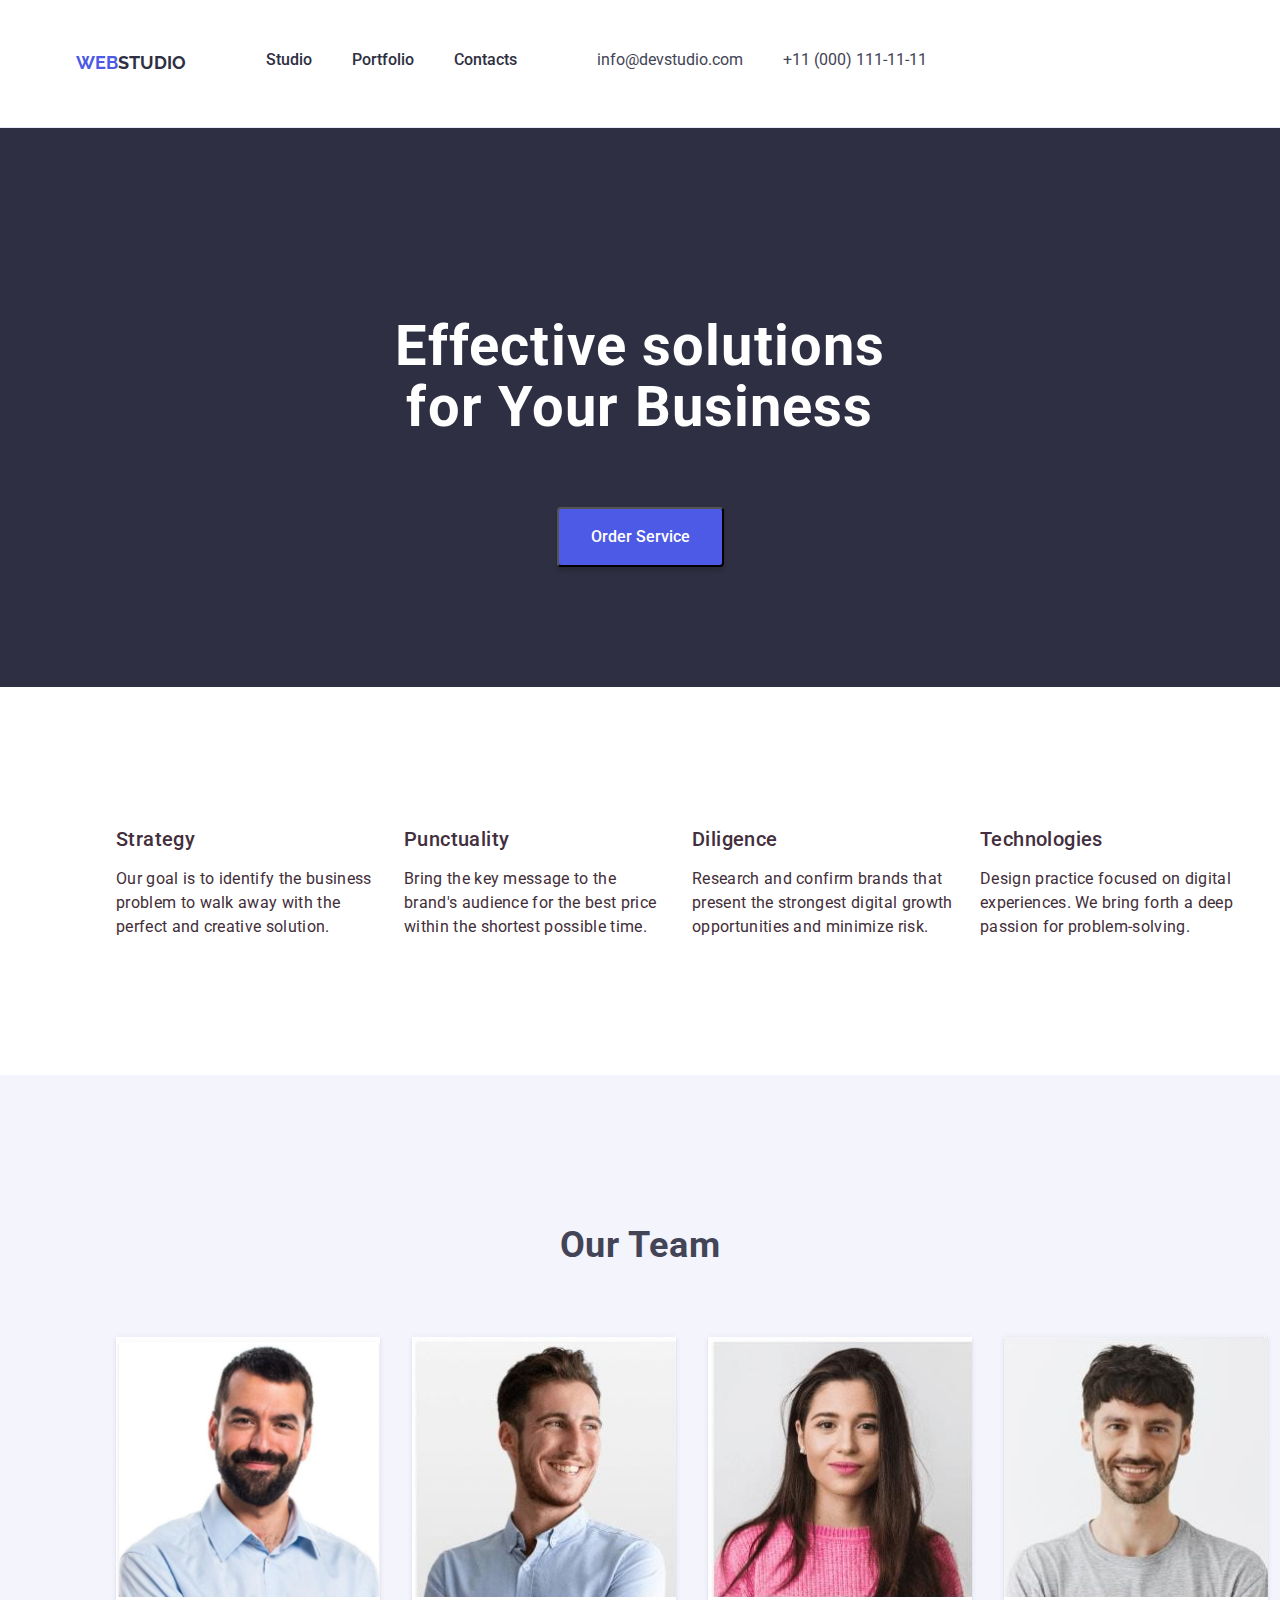
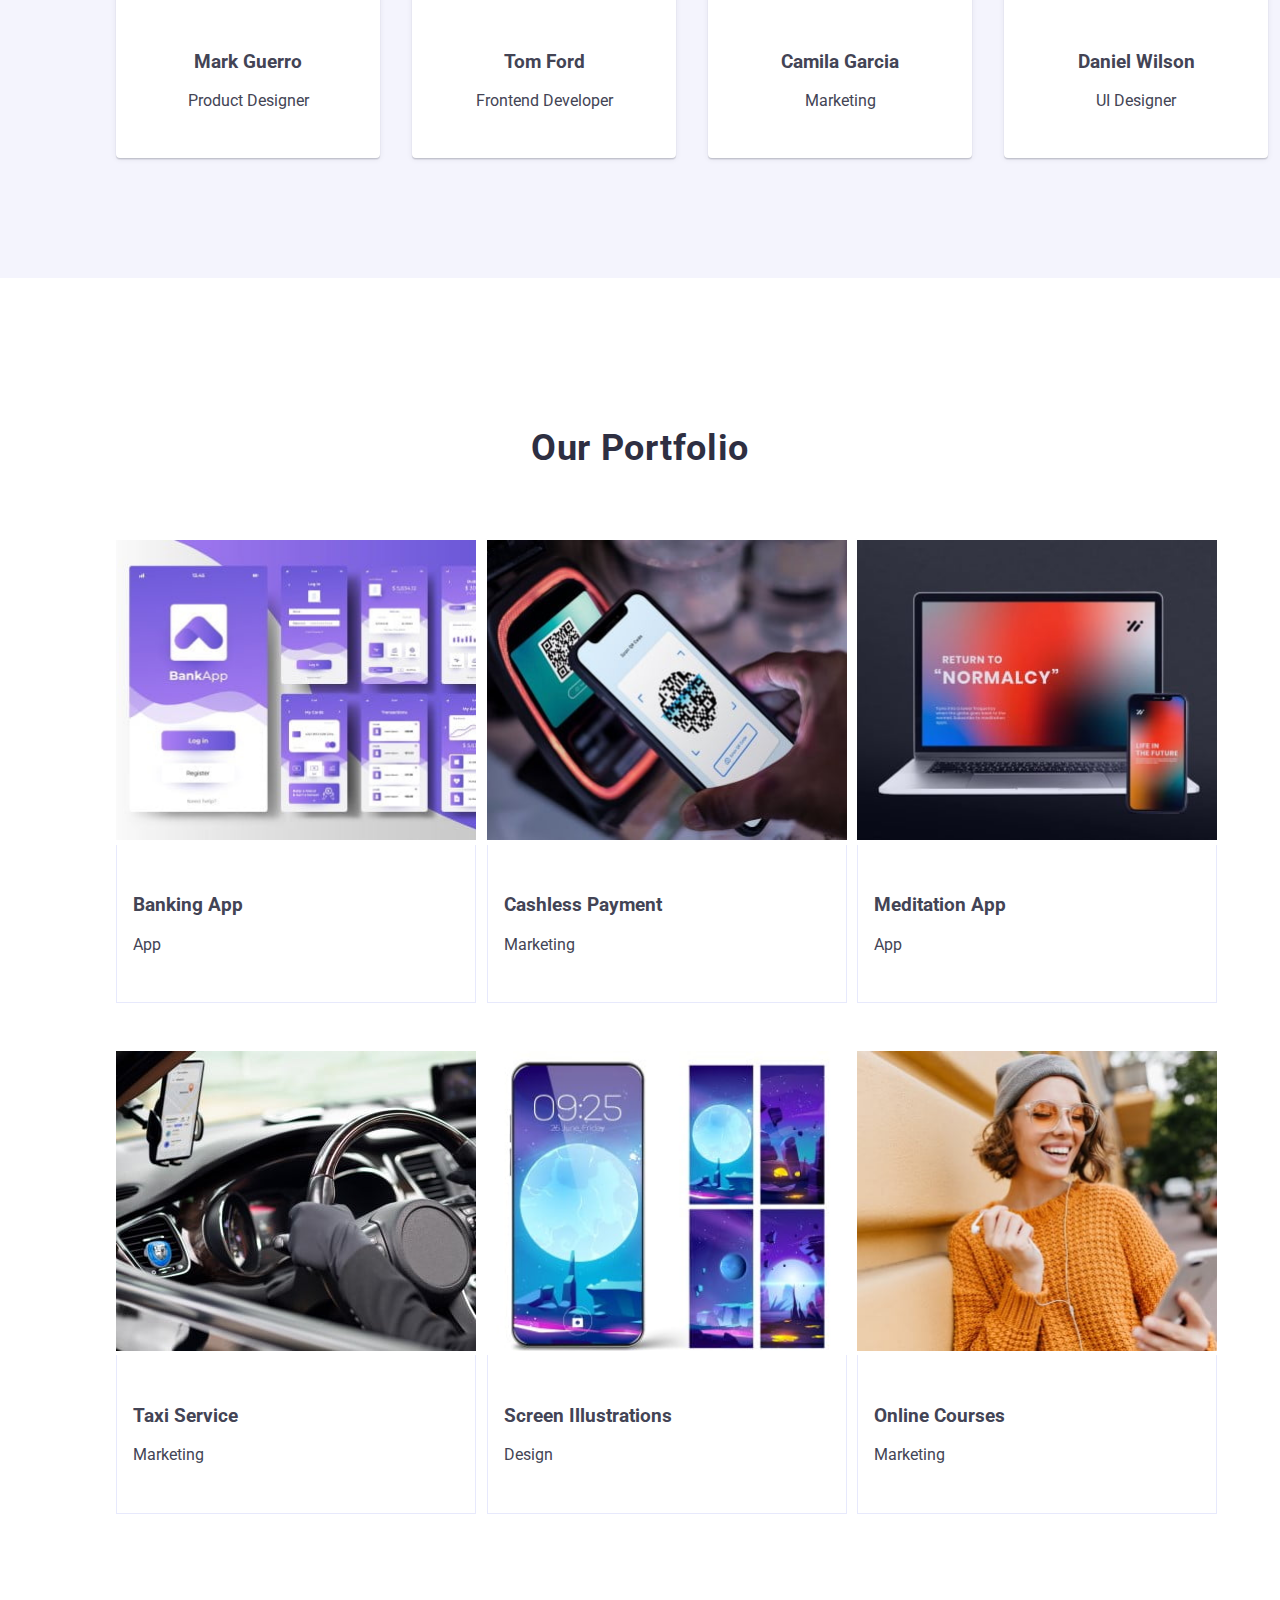
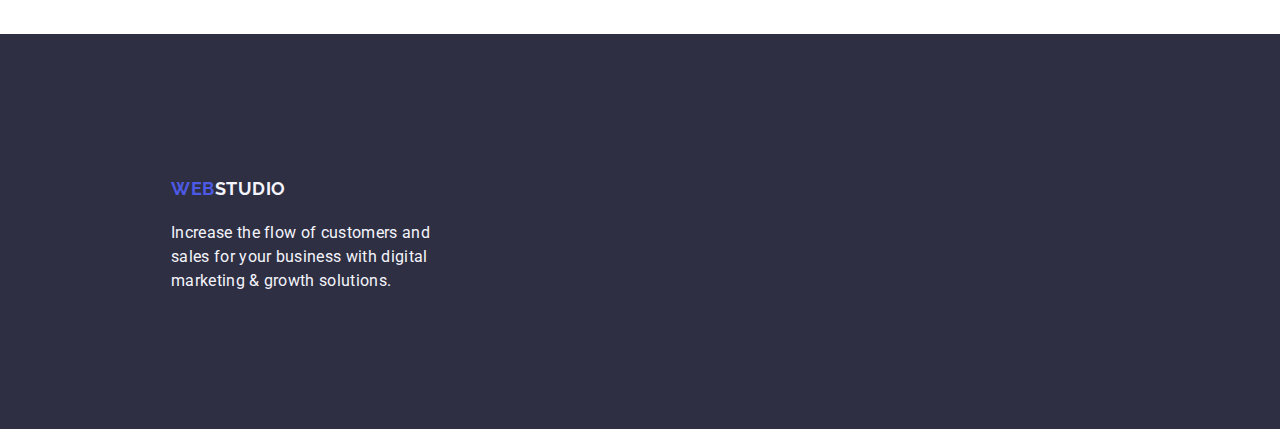
==== index.html @ 2e73c2ce "CreateRepository" ====
<!DOCTYPE html>
<html lang="en">
<head>
    <meta charset="UTF-8">
    <meta name="viewport" content="width=device-width, initial-scale=1.0">
    <link rel="stylesheet" href="https://cdn.jsdelivr.net/npm/modern-normalize@1.1.0/modern-normalize.min.css">
    <link rel="preconnect" href="https://fonts.googleapis.com">
    <link rel="preconnect" href="https://fonts.gstatic.com" crossorigin>
    <link href="https://fonts.googleapis.com/css2?family=Roboto:wght@400;500;700&display=swap" rel="stylesheet">
    <link rel="preconnect" href="https://fonts.googleapis.com">
    <link rel="preconnect" href="https://fonts.gstatic.com" crossorigin>
    <link href="https://fonts.googleapis.com/css2?family=Raleway:wght@700&family=Roboto:wght@700&display=swap"
    rel="stylesheet">
    <link rel="stylesheet" href="./css/styles.css">
    <title>hw-03</title>
</head>
    <body>
        <header class="main-header">
            <div class="container header-container">
                <a class="web-logo" href="./index.html"><span class="accent-web">WEB</span>STUDIO</a>
                <nav class="header-nav">
                    <ul class="head-nav-menu">
                    <li><a href="">Studio</a></li>
                    <li><a href="">Portfolio</a></li>
                    <li><a href="">Contacts</a></li>
                    </ul>
                </nav>

            <address class="header-contacts">
                <ul class ="contact-list">
                <li><a href="mailto:">info@devstudio.com</a></li>
                <li><a href="tel:">+11 (000) 111-11-11</a></li>
                </ul>
            </address>

            </div>
        </header>

        <main>
            <section class="hero-section">
                <div class="container hero-container">
                    <h1 class="hero-title">Effective solutions for Your Business</h1>
                    <button class="hero-button" name="order" type="button">Order Service</button>
                </div>
            </section>
            
                <section class="feature-section"> 
                    <div class="container feature-container">
                  <ul class="feature-list">
                    <li>
                        <div class="feature-descr">
                        <h3>Strategy</h3> 
                            <p>Our goal is to identify the business problem to walk away with the perfect and creative solution.</p>
                        </div>
                    </li>
                    
                    <li>
                        <div class="feature-descr">
                        <h3>Punctuality</h3>
                            <p>Bring the key message to the brand's audience for the best price within the shortest possible time.</p>
                        </div>
                    </li>

                    <li>
                        <div class="feature-descr">
                        <h3>Diligence</h3>
                            <p>Research and confirm brands that present the strongest digital growth opportunities and minimize risk.</p>
                        </div>
                    </li>

                    <li>
                        <div class="feature-descr">
                        <h3>Technologies</h3>
                            <p>Design practice focused on digital experiences. We bring forth a deep passion for problem-solving.</p>
                        </div>
                    </li>
                    </ul>
                    </div>
                </section>

                <section class="team-section">
                    <div class="container team-container">
                    <h2 class="team-title">Our Team</h2>
                        <ul class="team-list">
                            <li><img src="./images/teamcard1.jpg" alt="middle-aged man with black beard in blue shirt" 
                                width="264"
                                height="260">
                                <div class="team-descr">
                                    <h3>Mark Guerro</h3>
                                        <p>Product Designer</p>
                                </div>
                            </li>
                            <li><img src="./images/teamcard2.jpg" alt="middle-aged man in bllue shirt with brown hair" 
                                width="264"
                                height="260">
                                <div class="team-descr">
                                    <h3>Tom Ford</h3>
                                        <p>Frontend Developer</p>
                                </div>
                            </li>
                            <li><img src="./images/teamcard3.jpg" alt="young girl with dark hair in ping sweater" 
                                width="264"
                                height="260">
                                <div class="team-descr">
                                    <h3>Camila Garcia</h3>
                                        <p>Marketing</p>
                                </div>
                            </li>
                            <li><img src="./images/teamcard4.jpg" alt="middle-aged man with black beard in gray longsleeve t-shirt" 
                                width="264"
                                height="260">
                                <div class="team-descr">
                                    <h3>Daniel Wilson</h3>
                                        <p>UI Designer</p>
                                </div>
                            </li>   
                        </ul>
                    </div>
                </section>

                <section class="section-portfolio">
                    <div class="container portfolio-container">
                    <h2 class="portfolio-title">Our Portfolio</h2>
                    <ul class="portfolio-list">
                        <li><img src="./images/ProjectCard1.jpg" alt="photo with different UI panels for a banking application" 
                            width="360"
                            height="300">
                            <div class="portfolio-descr">
                            <h3>Banking App</h3>
                            <p>App</p>
                            </div>
                            </li>
                        <li><img src="./images/ProjectCard2.jpg" alt="photo with phone and payment terminal. Illustrates cashless payments." 
                            width="360"
                            height="300">
                            <div class="portfolio-descr">
                            <h3>Cashless Payment</h3>
                            <p>Marketing</p>
                            </div>
                            </li>
                        <li><img src="./images/ProjectCard3.jpg" alt="Photo of phone and notebook, illustrates a same app for both devices" 
                            width="360"
                            height="300">
                            <div class="portfolio-descr">
                            <h3>Meditation App</h3>
                            <p>App</p>
                            </div>
                            </li>
                        <li><img src="./images/ProjectCard1a.jpg" alt="Photo of the driver's cockpit, on the phone next to handlebar enabled map" 
                            width="360"
                            height="300">
                            <div class="portfolio-descr">
                            <h3>Taxi Service</h3>
                            <p>Marketing</p>
                            </div>
                            </li>
                        <li><img src="./images/ProjectCard2a.jpg" alt="Phone picture, with a several diffrents screen lock images" 
                            width="360"
                            height="300">
                            <div class="portfolio-descr">
                            <h3>Screen Illustrations</h3>
                            <p>Design</p>
                            </div>
                            </li>   
                        <li><img src="./images/ProjectCard3a.jpg" alt="A women wearing headphones. She looks at her phone screen" 
                            width="360"
                            height="300">
                            <div class="portfolio-descr">
                            <h3>Online Courses</h3>
                            <p>Marketing</p>
                            </div>
                            </li>                             
                    </ul>
                    </div>
                </section>

        </main>
        <footer>
        <section class="section-footer">
            <div class="container footer-container">
           
            <h2><a class="logo-footer" href=""><span class="accent-web">WEB</span>STUDIO</a></h2>
                <p class="description-footer">Increase the flow of customers and sales for your business with digital marketing & growth solutions.</p>
        </div>
        </section></footer>
    </body>
        </html>
---- css/styles.css ----
*,
*::before,
*::after {
  box-sizing: border-box;
}

body{
    font-family: "Roboto", "Raleway", sans-serif;
    color: rgba(67, 68, 85, 1);
    background-color: rgba(255, 255, 255, 1);
}

section{
    padding-top: 120px;
    padding-bottom: 120px;
}

a { 
    text-decoration: none;
    color: currentColor;
}

ul {
    list-style-type: none;
    margin: 0;
}

address {
    font-style: normal;
    text-decoration: none;
}

img{
    object-fit: cover;
}

.container {
    max-width: 1158px;
    margin: 0 auto;
    padding: 0 15px;
    
}

        /* Header */
.main-header{
    padding-top: 24px;
    padding-bottom: 24px;
    border-bottom: 1px solid rgba(231, 233, 252, 1);
    
}

.header-container{
    display: flex;
    gap: 40px;
    padding-top: 24px;
    padding-bottom: 24px;
<<<<<<< Updated upstream
    justify-content: space-between;
=======
    justify-content: space-between; 
>>>>>>> Stashed changes
}

        /* WebLogo */
.web-logo{color: rgba(46, 47, 66, 1);
    font-family: "Raleway", sans-serif;
    font-size: 18px;
    font-weight: 700;
    line-height: 1.7;
}

.accent-web {color: rgba(77, 90, 229, 1);}


        /* HEAD - NAV+ADDRESS - LINKS */
.head-nav-menu{
    display: flex;
    gap: 40px;
}

.head-nav-menu{
    color: rgba(46, 47, 66, 1);
    font-weight: 500;
    line-height: 1.5;

    }

    .head-nav-menu :hover,
    .head-nav-menu :focus {color: rgba(77, 90, 229, 1);}

.header-contacts {
    color: rgba(67, 68, 85, 1);
    line-height: 1.5;
}

.contact-list{
    display: flex;
    gap: 40px;
}

    .contact-list :hover,
    .contact-list :focus {color: rgba(229, 77, 204, 1);}


    /* FIRST MAIN SECTION (hero) - button & title */

.main-container{

} 

.hero-section{
    background-color: rgba(46, 47, 66, 1);
    text-align: center;
}

.hero-title {
    color: rgba(255, 255, 255, 1);
    font-size: 56px;
    font-weight: 700;
    line-height: 1.1;
    letter-spacing: 0.02em;
    max-width: 496px;
    margin: 68px auto;
    }

.hero-button{
    background-color:  rgba(77, 90, 229, 1);
    box-shadow: 0px 4px 4px 0px rgba(0, 0, 0, 0.15);
    color: rgba(255, 255, 255, 1);
    cursor: pointer;
    font-weight: 500;
    line-height: 1.5;
    border-radius: 4px;
    padding: 16px 32px;

}

    button:hover,
    button:focus {color: rgba(46, 47, 66, 1);
        background-color: orange;}


    /* MAIN SECTION FEATURE */
.feature-container{
}

.feature-list{
    display: inline-flex;
    column-gap: 24px;
}

.feature-list > li{
width: calc((100% - 72px) / 4);}

.feature-descr{
    text-align: left;
    width: 264px;
}

.feature-descr > h3 {color: rgb(66, 46, 60);
    font-size: 20px;
    font-weight: 500;
    line-height: 1.2;
    letter-spacing: 0.02em;
    margin-bottom: 8px;
}

.feature-descr > p {
    color: rgb(66, 46, 57);
    line-height: 1.5;
    letter-spacing: 0.02em;


}

     /* MAIN SECTION TEAM_LIST */

.team-container{
}

.team-section {
    background-color: rgba(244, 244, 253, 1);
    display: flex;
    text-align: center;
}


.team-title{
    font-family: "Roboto", sans-serif;
    font-size: 36px;
    font-weight: 700;
    line-height: 40px;
    letter-spacing: 0.02em;
}
    
.team-list{
    display: flex;
    gap: 32px;
    margin-top: 72px;
}

.team-list >li{
    background-color: white;
    border-radius: 0px 0px 4px 4px;
    box-shadow: 0px 2px 1px 0px rgba(46, 47, 66, 0.08),
                0px 1px 1px 0px rgba(46, 47, 66, 0.16),
                0px 1px 6px 0px rgba(46, 47, 66, 0.08);
}
.team-descr{
    padding: 32px 0px;
}

.team-list >li > h3 {
    font-size: 20px;
    font-weight: 500;
    line-height: 1.2;
    letter-spacing: 0.02em;
    margin-bottom: 8px;
}

.team-list > li > p {
    line-height: 1.5;
    letter-spacing: 0.02em;

}

 /* MAIN SECTION PORTFOLIO */

 portfolio-container{
 }

.section-portfolio {
} 

.portfolio-title{
font-family: "Roboto", sans-serif;
font-size: 36px;
font-weight: 700;
line-height: 40px;
letter-spacing: 0.02em;
text-align: center;
color: rgba(46, 47, 66, 1);
margin-bottom: 72px;
}

.portfolio-list{
display: flex;
gap: 48px 24px;
flex-wrap: wrap;
max-width: 1128px;
justify-content: center;
}

.portfolio-list > li{
text-align: left;
width: calc((100% - 48px)/3);    
}

.portfolio-descr{
padding: 32px 16px 32px 16px;
border: 1px solid rgba(231, 233, 252, 1);
border-top: 0;
width: 360px;
justify-content: center;
}

.portfolio-list > li > h3 {color: rgba(46, 47, 66, 1);
font-size: 20px;
font-weight: 500;
line-height: 1.2;
letter-spacing: 0.02em;
margin-bottom: 8px;
}

.portfolio-list > li > p {color: rgba(67, 68, 85, 1);
line-height: 1.5;
letter-spacing: 0.02em;
}

   
        /* Footer */

.section-footer {background-color: rgba(46, 47, 66, 1);
display: block;
text-align: left;
padding-left: 156px;
}

.footer-container{
}

.logo-footer{
color: rgba(244, 244, 253, 1);
font-family: "Raleway", sans-serif;
font-size: 18px;
font-weight: 700;
line-height: 1.2;
letter-spacing: 0.03em;
    }

.description-footer {color: rgba(244, 244, 253, 1);
font-size: 16px;
line-height: 1.5;
letter-spacing: 0.02em;
width: 264px;
margin-top: 16px;
}
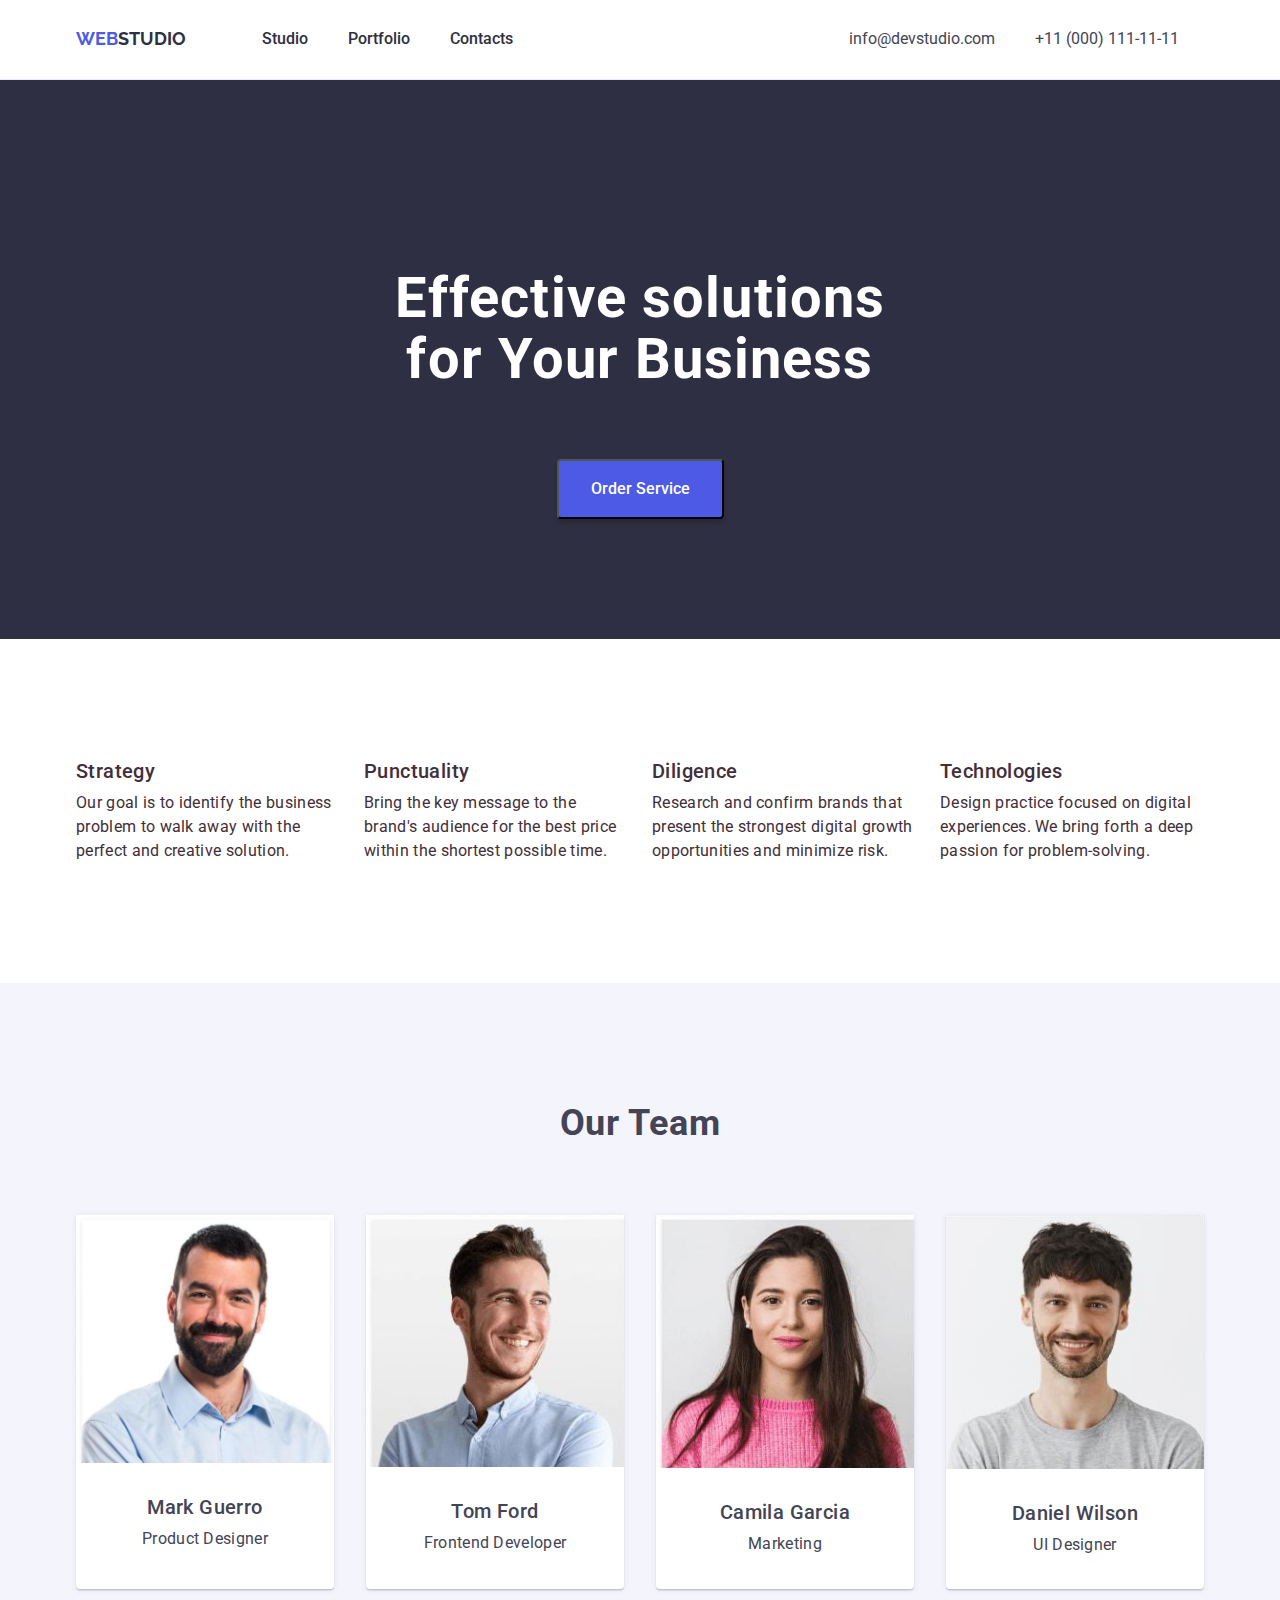
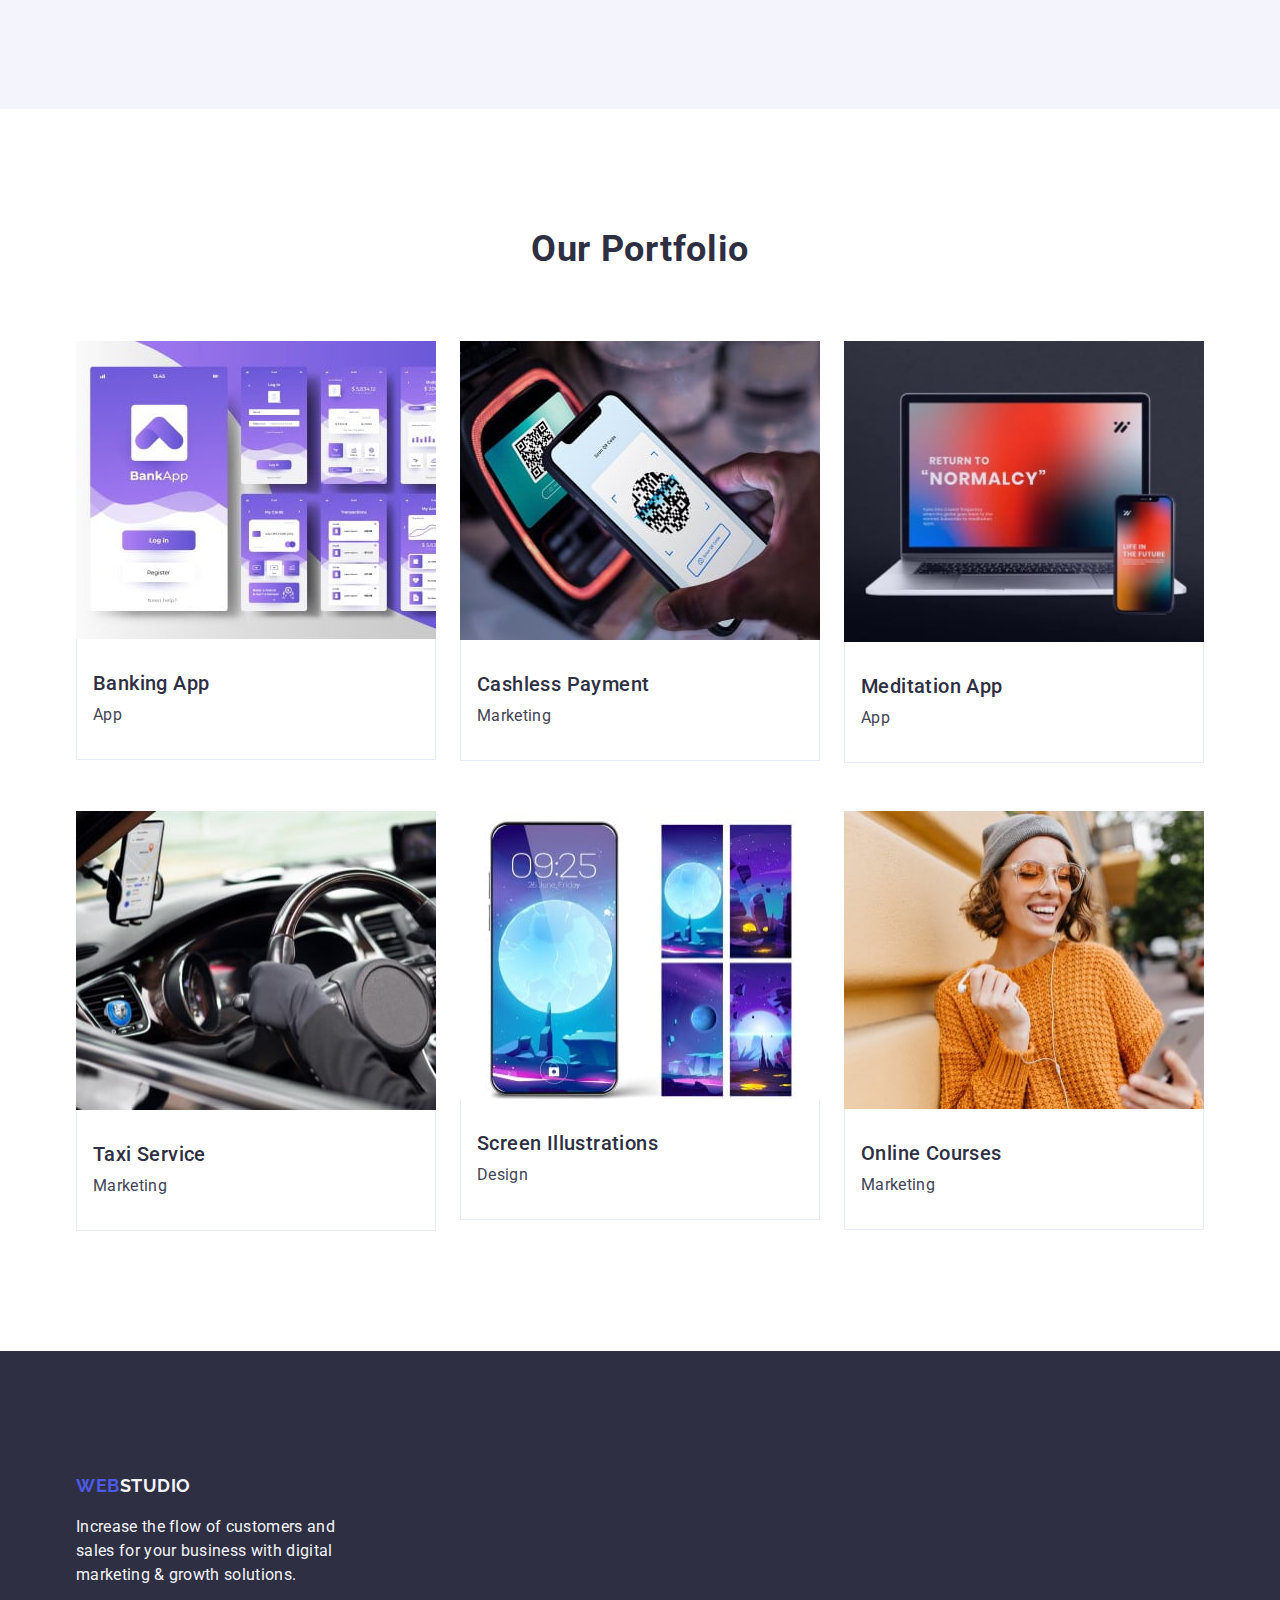
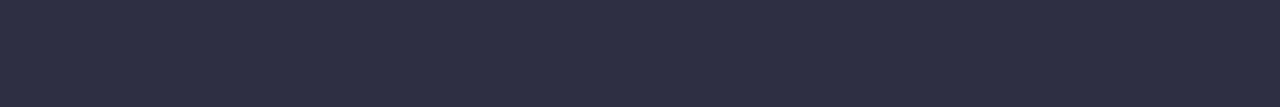
==== commit 5c311e68: "header" ====
--- a/index.html
+++ b/index.html
@@ -12,7 +12,7 @@
     <link href="https://fonts.googleapis.com/css2?family=Raleway:wght@700&family=Roboto:wght@700&display=swap"
     rel="stylesheet">
     <link rel="stylesheet" href="./css/styles.css">
-    <title>hw-03</title>
+    <title>hw-04</title>
 </head>
     <body>
         <header class="main-header">
@@ -21,7 +21,7 @@
                 <nav class="header-nav">
                     <ul class="head-nav-menu">
                     <li><a href="">Studio</a></li>
-                    <li><a href="">Portfolio</a></li>
+                    <li><a href="#portfolio">Portfolio</a></li>
                     <li><a href="">Contacts</a></li>
                     </ul>
                 </nav>
@@ -118,7 +118,7 @@
                     </div>
                 </section>
 
-                <section class="section-portfolio">
+                <section id="portfolio" class="section-portfolio">
                     <div class="container portfolio-container">
                     <h2 class="portfolio-title">Our Portfolio</h2>
                     <ul class="portfolio-list">
--- a/css/styles.css
+++ b/css/styles.css
@@ -1,3 +1,7 @@
+* { 
+    margin: 0; 
+    padding: 0; 
+} 
 
 *,
 *::before,
@@ -5,6 +9,8 @@
   box-sizing: border-box;
 }
 
+
+
 body{
     font-family: "Roboto", "Raleway", sans-serif;
     color: rgba(67, 68, 85, 1);
@@ -33,33 +39,29 @@
 
 img{
     object-fit: cover;
+    display: block;
+    max-width: 100%;
+    height: auto;
 }
 
 .container {
     max-width: 1158px;
     margin: 0 auto;
-    padding: 0 15px;
-    
+    padding: 0 15px
 }
 
         /* Header */
 .main-header{
-    padding-top: 24px;
-    padding-bottom: 24px;
     border-bottom: 1px solid rgba(231, 233, 252, 1);
+    padding: 24px;
     
 }
 
 .header-container{
     display: flex;
-    gap: 40px;
-    padding-top: 24px;
-    padding-bottom: 24px;
-<<<<<<< Updated upstream
-    justify-content: space-between;
-=======
-    justify-content: space-between; 
->>>>>>> Stashed changes
+    column-gap: 76px;
+    align-items: center;
+
 }
 
         /* WebLogo */
@@ -68,6 +70,7 @@
     font-size: 18px;
     font-weight: 700;
     line-height: 1.7;
+    
 }
 
 .accent-web {color: rgba(77, 90, 229, 1);}
@@ -83,15 +86,32 @@
     color: rgba(46, 47, 66, 1);
     font-weight: 500;
     line-height: 1.5;
-
     }
 
-    .head-nav-menu :hover,
-    .head-nav-menu :focus {color: rgba(77, 90, 229, 1);}
+    .head-nav-menu:focus {color: rgba(77, 90, 229, 1);}
+    
+    .head-nav-menu > li:nth-child(1):hover{
+    color: rgba(77, 90, 229, 1);
+    border-bottom: 4px solid rgba(77, 90, 229, 1);
+    border-radius: 2px;
+}
+
+.head-nav-menu > li:nth-child(2):hover{
+    color: rgba(77, 90, 229, 1);
+    border-bottom: 4px;
+    border-radius: 2px;
+}
+
+.head-nav-menu > li:nth-child(3):hover{
+    color: rgba(77, 90, 229, 1);
+    border-bottom: 4px;
+    border-radius: 2px;
+}
 
 .header-contacts {
     color: rgba(67, 68, 85, 1);
     line-height: 1.5;
+    margin-left: 260px;
 }
 
 .contact-list{
@@ -106,7 +126,6 @@
     /* FIRST MAIN SECTION (hero) - button & title */
 
 .main-container{
-
 } 
 
 .hero-section{
@@ -156,6 +175,7 @@
 .feature-descr{
     text-align: left;
     width: 264px;
+    
 }
 
 .feature-descr > h3 {color: rgb(66, 46, 60);
@@ -170,8 +190,6 @@
     color: rgb(66, 46, 57);
     line-height: 1.5;
     letter-spacing: 0.02em;
-
-
 }
 
      /* MAIN SECTION TEAM_LIST */
@@ -211,18 +229,17 @@
     padding: 32px 0px;
 }
 
-.team-list >li > h3 {
+.team-descr > h3 {
     font-size: 20px;
     font-weight: 500;
     line-height: 1.2;
     letter-spacing: 0.02em;
-    margin-bottom: 8px;
-}
-
-.team-list > li > p {
-    line-height: 1.5;
-    letter-spacing: 0.02em;
-
+    margin-bottom: 8px;  
+}
+
+.team-descr > p {
+    line-height: 1.5;
+    letter-spacing: 0.02em;
 }
 
  /* MAIN SECTION PORTFOLIO */
@@ -265,7 +282,7 @@
 justify-content: center;
 }
 
-.portfolio-list > li > h3 {color: rgba(46, 47, 66, 1);
+.portfolio-descr > h3 {color: rgba(46, 47, 66, 1);
 font-size: 20px;
 font-weight: 500;
 line-height: 1.2;
@@ -273,18 +290,16 @@
 margin-bottom: 8px;
 }
 
-.portfolio-list > li > p {color: rgba(67, 68, 85, 1);
+.portfolio-descr > p {color: rgba(67, 68, 85, 1);
 line-height: 1.5;
 letter-spacing: 0.02em;
 }
-
-   
+ 
         /* Footer */
 
 .section-footer {background-color: rgba(46, 47, 66, 1);
 display: block;
 text-align: left;
-padding-left: 156px;
 }
 
 .footer-container{
@@ -307,8 +322,3 @@
 margin-top: 16px;
 }
 
-
-
-
-
-
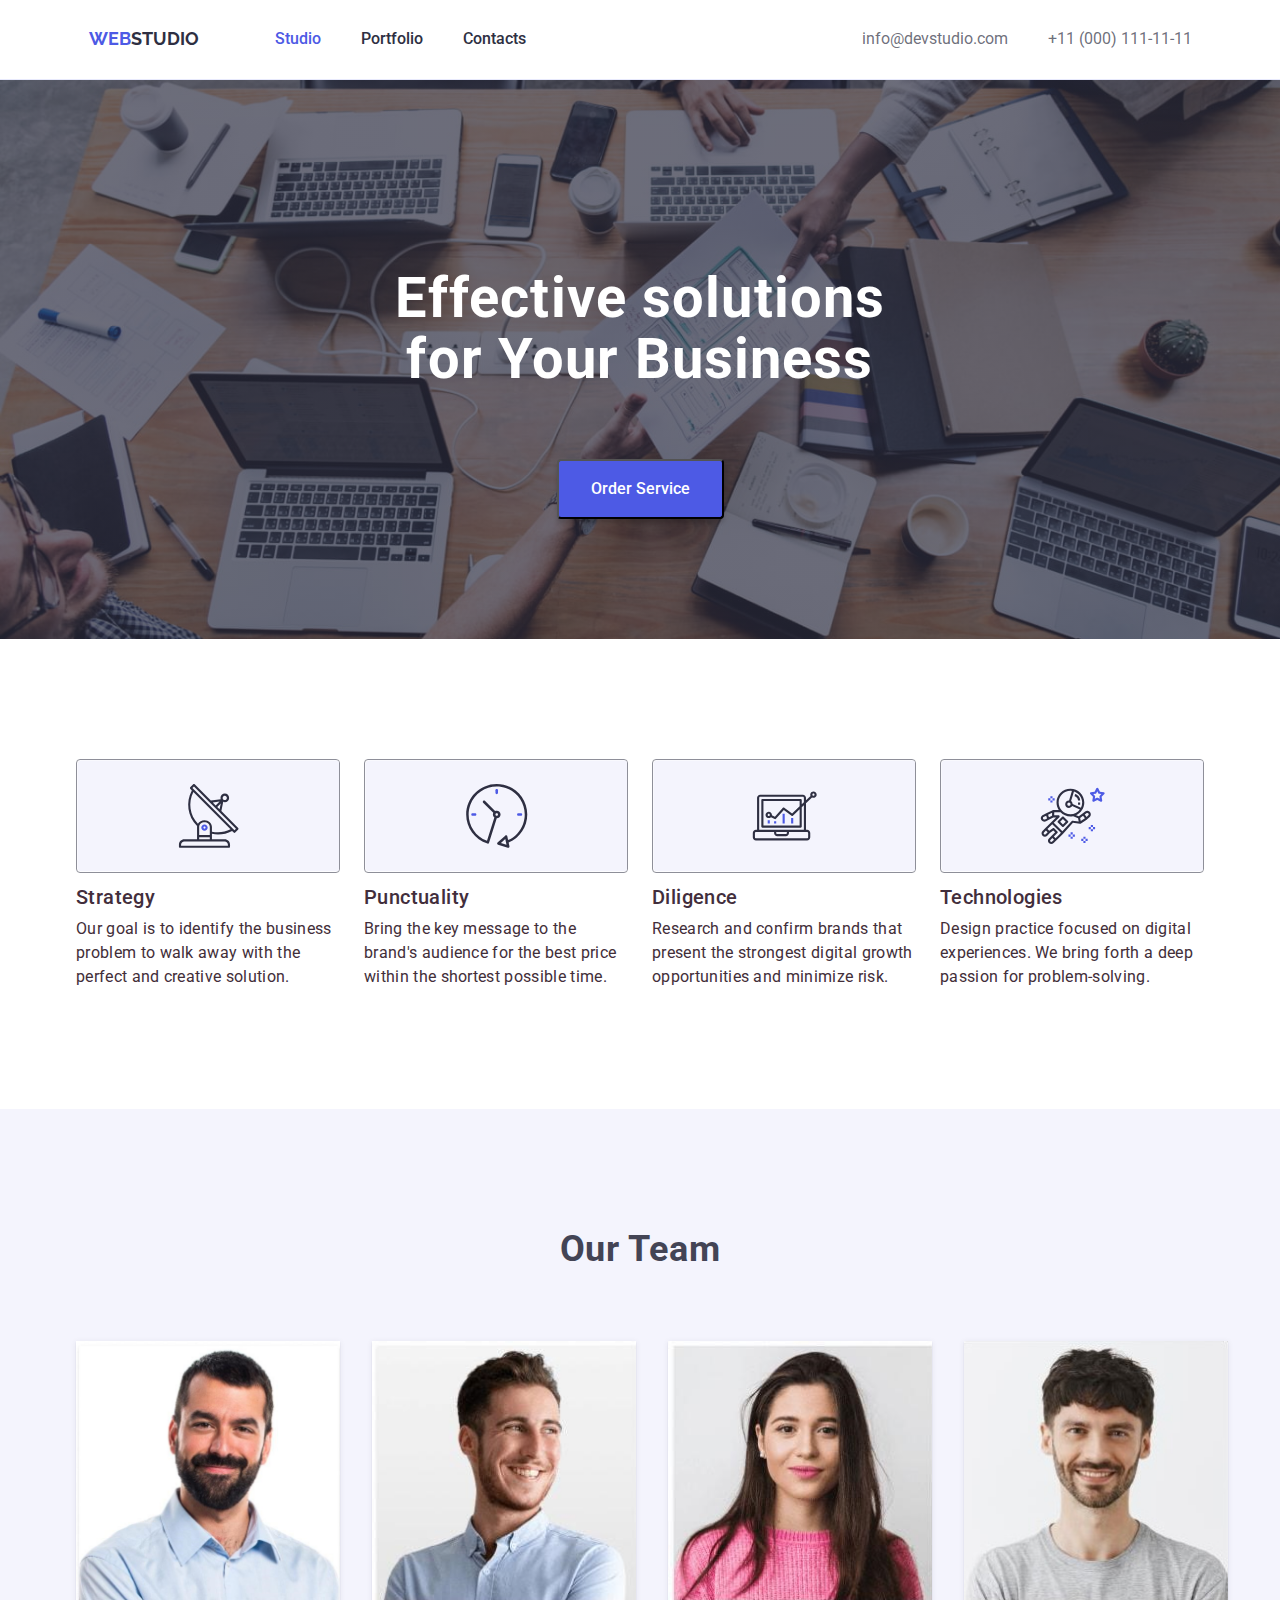
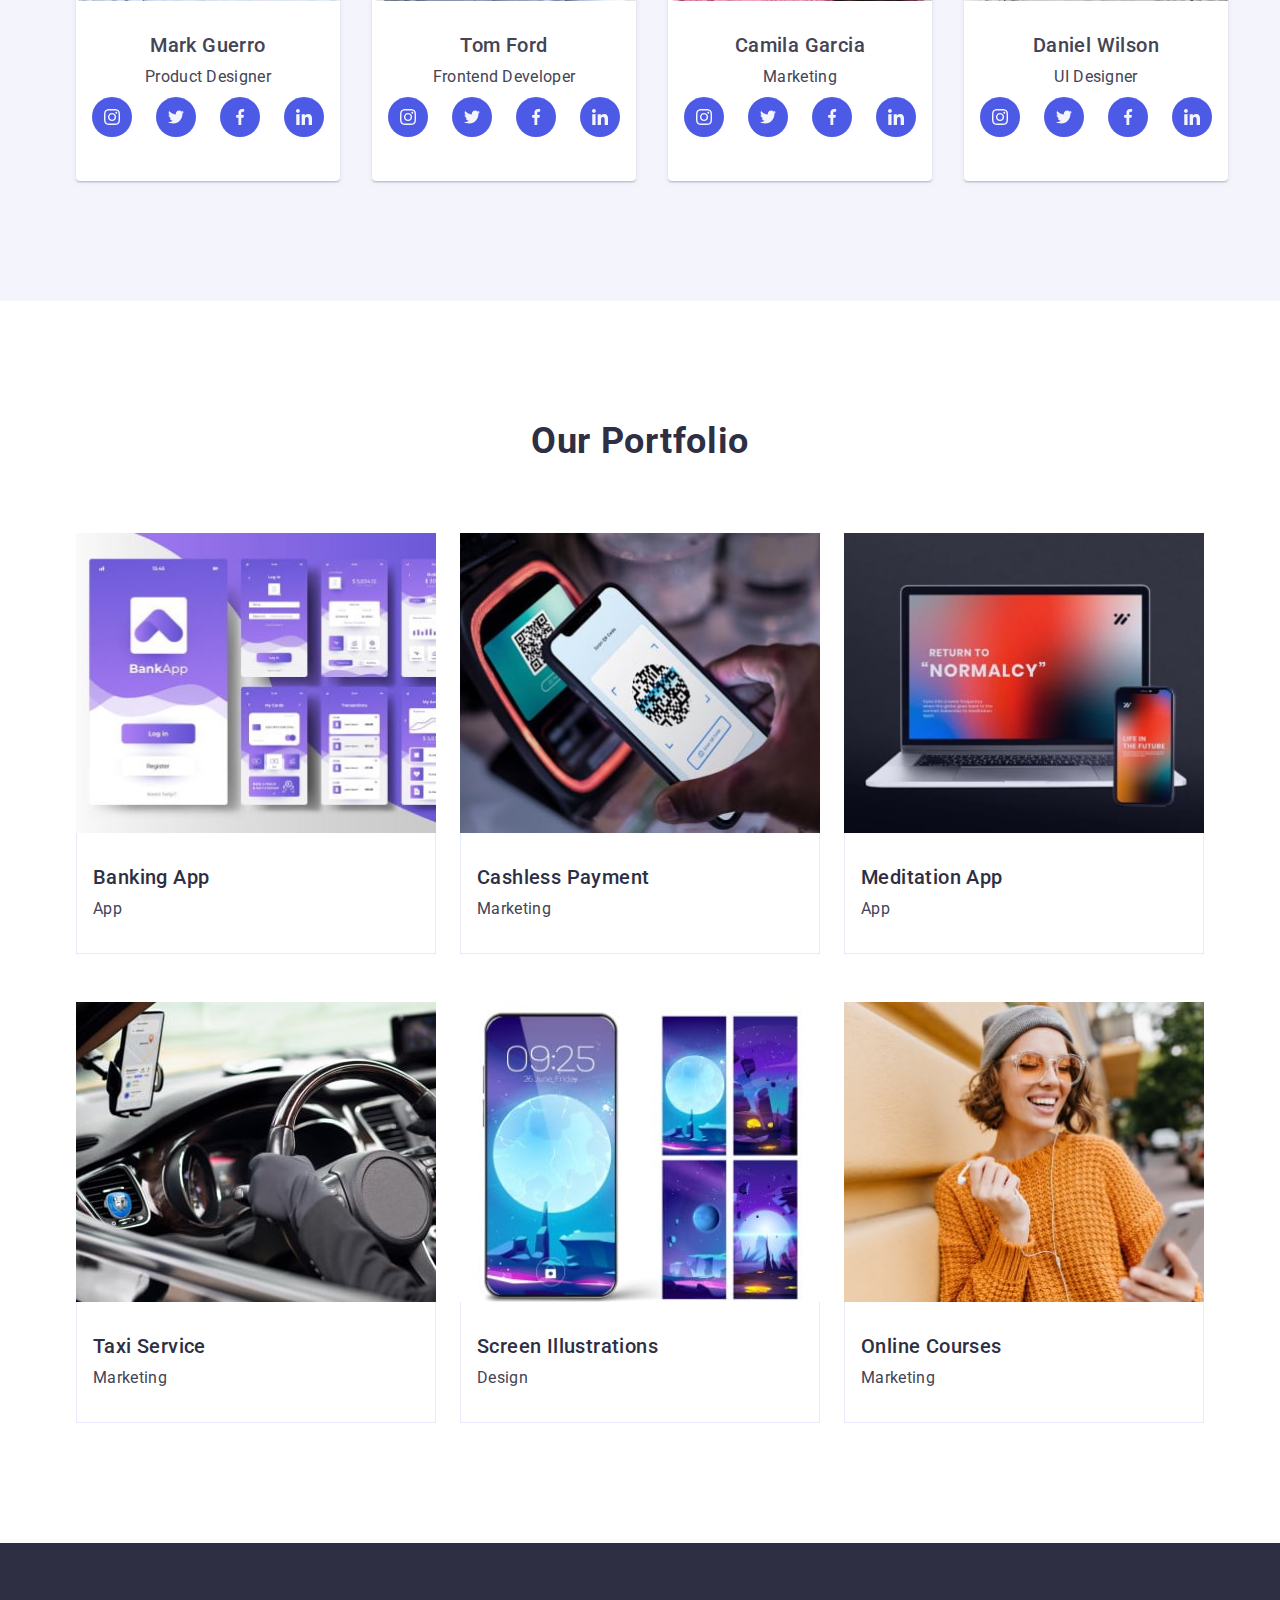
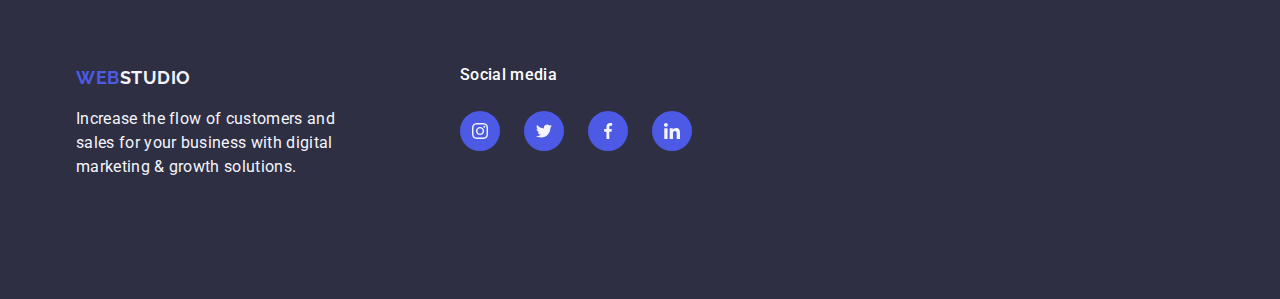
==== commit 686cc629: "Hw04" ====
--- a/index.html
+++ b/index.html
@@ -38,17 +38,21 @@
 
         <main>
             <section class="hero-section">
-                <div class="container hero-container">
+                <div class="container hero-container">                    
                     <h1 class="hero-title">Effective solutions for Your Business</h1>
                     <button class="hero-button" name="order" type="button">Order Service</button>
                 </div>
             </section>
             
-                <section class="feature-section"> 
-                    <div class="container feature-container">
-                  <ul class="feature-list">
+            <section class="feature-section"> 
+                <div class="container feature-container">
+                <h2 hidden>Feature</h2>
+                <ul class="feature-list">
                     <li>
                         <div class="feature-descr">
+                            <svg class="iconfeat icon-strategy" viewBox="0 0 75 32">
+                                <use href="/images/icon/symbol-defs.svg#icon-strategy"></use>
+                            </svg>
                         <h3>Strategy</h3> 
                             <p>Our goal is to identify the business problem to walk away with the perfect and creative solution.</p>
                         </div>
@@ -56,6 +60,9 @@
                     
                     <li>
                         <div class="feature-descr">
+                            <svg class="iconfeat icon-punctuality" viewBox="0 0 75 32">
+                                <use href="/images/icon/symbol-defs.svg#icon-punctuality"></use>
+                            </svg>
                         <h3>Punctuality</h3>
                             <p>Bring the key message to the brand's audience for the best price within the shortest possible time.</p>
                         </div>
@@ -63,6 +70,10 @@
 
                     <li>
                         <div class="feature-descr">
+                            <svg class="iconfeat icon-diligence" viewBox="0 0 75 32">
+                                <use href="/images/icon/symbol-defs.svg#icon-diligence" ></use>
+                        </svg>
+                            
                         <h3>Diligence</h3>
                             <p>Research and confirm brands that present the strongest digital growth opportunities and minimize risk.</p>
                         </div>
@@ -70,118 +81,235 @@
 
                     <li>
                         <div class="feature-descr">
+                            <svg class="iconfeat icon-technology" viewBox="0 0 75 32">
+                                <use href="/images/icon/symbol-defs.svg#icon-technology"></use>
+                            </svg>
                         <h3>Technologies</h3>
                             <p>Design practice focused on digital experiences. We bring forth a deep passion for problem-solving.</p>
                         </div>
                     </li>
+                </ul>
+            </div>
+           </section>
+
+            <section class="team-section">
+                <div class="container team-container">
+                <h2 class="team-title">Our Team</h2>
+                    <ul class="team-list">
+                        <li><img src="./images/teamcard1.jpg" alt="middle-aged man with black beard in blue shirt" 
+                            width="264"
+                            height="260">
+                        <div class="team-descr">
+                            <h3>Mark Guerro</h3>
+                            <p>Product Designer</p>
+                            <ul class="media-icon">
+                                <li><svg class="iconfeat icon-team" width="40" height="40" style="border: none;">
+                                    <use href="/images/icon/symbol-defs.svg#icon-instagram"></use></svg></li>
+                                        
+                                <li><svg class="iconfeat icon-team" width="40" height="40" style="border: none;">
+                                    <use href="/images/icon/symbol-defs.svg#icon-twitter"></use></svg></li>
+                                            
+                                <li><svg class="iconfeat icon-team" width="40" height="40" style="border: none;">
+                                    <use href="/images/icon/symbol-defs.svg#icon-facebook"></use></svg></li>
+                                            
+                                <li><svg class="iconfeat icon-team" width="40" height="40" style="border: none;">
+                                    <use href="/images/icon/symbol-defs.svg#icon-linkedin"></use></svg></li>
+                            </ul>
+                        </div>
+                        </li>
+
+                        <li><img src="./images/teamcard2.jpg" alt="middle-aged man in bllue shirt with brown hair" 
+                            width="264"
+                            height="260">
+                        <div class="team-descr">
+                            <h3>Tom Ford</h3>
+                            <p>Frontend Developer</p>
+                            <ul class="media-icon">
+                                <li><svg class="iconfeat icon-team" width="40" height="40" style="border: none;">
+                                    <use href="/images/icon/symbol-defs.svg#icon-instagram"></use></svg></li>
+                                            
+                                <li><svg class="iconfeat icon-team" width="40" height="40" style="border: none;">
+                                    <use href="/images/icon/symbol-defs.svg#icon-twitter"></use></svg></li>
+                                            
+                                <li><svg class="iconfeat icon-team" width="40" height="40" style="border: none;">
+                                    <use href="/images/icon/symbol-defs.svg#icon-facebook"></use></svg></li>
+                                            
+                                <li><svg class="iconfeat icon-team" width="40" height="40" style="border: none;">
+                                    <use href="/images/icon/symbol-defs.svg#icon-linkedin"></use></svg></li>
+                            </ul>
+                        </div>
+                        </li>
+
+                        <li><img src="./images/teamcard3.jpg" alt="young girl with dark hair in ping sweater" 
+                            width="264"
+                            height="260">
+                        <div class="team-descr">
+                            <h3>Camila Garcia</h3>
+                            <p>Marketing</p>
+                            <ul class="media-icon">
+                                <li><svg class="iconfeat icon-team" width="40" height="40" style="border: none;">
+                                    <use href="/images/icon/symbol-defs.svg#icon-instagram"></use></svg></li>
+                                            
+                                <li><svg class="iconfeat icon-team" width="40" height="40" style="border: none;">
+                                    <use href="/images/icon/symbol-defs.svg#icon-twitter"></use></svg></li>
+                                            
+                                <li><svg class="iconfeat icon-team" width="40" height="40" style="border: none;">
+                                    <use href="/images/icon/symbol-defs.svg#icon-facebook"></use></svg></li>
+                                            
+                                <li><svg class="iconfeat icon-team" width="40" height="40" style="border: none;">
+                                    <use href="/images/icon/symbol-defs.svg#icon-linkedin"></use></svg></li>
+                            </ul>
+                        </div>
+                        </li>
+
+                        <li><img src="./images/teamcard4.jpg" alt="middle-aged man with black beard in gray longsleeve t-shirt" 
+                            width="264"
+                            height="260">
+                        <div class="team-descr">
+                            <h3>Daniel Wilson</h3>
+                            <p>UI Designer</p>
+                            <ul class="media-icon">
+                                <li><svg class="iconfeat icon-team" width="40" height="40" style="border: none;">
+                                    <use href="/images/icon/symbol-defs.svg#icon-instagram"></use></svg></li>
+                                            
+                                <li><svg class="iconfeat icon-team" width="40" height="40" style="border: none;">
+                                    <use href="/images/icon/symbol-defs.svg#icon-twitter"></use></svg></li>
+                                            
+                                <li><svg class="iconfeat icon-team" width="40" height="40" style="border: none;">
+                                    <use href="/images/icon/symbol-defs.svg#icon-facebook"></use></svg></li>
+                                            
+                                <li><svg class="iconfeat icon-team" width="40" height="40" style="border: none;">
+                                    <use href="/images/icon/symbol-defs.svg#icon-linkedin"></use></svg></li>
+                            </ul>
+                        </div>
+                        </li>   
                     </ul>
-                    </div>
-                </section>
-
-                <section class="team-section">
-                    <div class="container team-container">
-                    <h2 class="team-title">Our Team</h2>
-                        <ul class="team-list">
-                            <li><img src="./images/teamcard1.jpg" alt="middle-aged man with black beard in blue shirt" 
-                                width="264"
-                                height="260">
-                                <div class="team-descr">
-                                    <h3>Mark Guerro</h3>
-                                        <p>Product Designer</p>
-                                </div>
-                            </li>
-                            <li><img src="./images/teamcard2.jpg" alt="middle-aged man in bllue shirt with brown hair" 
-                                width="264"
-                                height="260">
-                                <div class="team-descr">
-                                    <h3>Tom Ford</h3>
-                                        <p>Frontend Developer</p>
-                                </div>
-                            </li>
-                            <li><img src="./images/teamcard3.jpg" alt="young girl with dark hair in ping sweater" 
-                                width="264"
-                                height="260">
-                                <div class="team-descr">
-                                    <h3>Camila Garcia</h3>
-                                        <p>Marketing</p>
-                                </div>
-                            </li>
-                            <li><img src="./images/teamcard4.jpg" alt="middle-aged man with black beard in gray longsleeve t-shirt" 
-                                width="264"
-                                height="260">
-                                <div class="team-descr">
-                                    <h3>Daniel Wilson</h3>
-                                        <p>UI Designer</p>
-                                </div>
-                            </li>   
-                        </ul>
-                    </div>
-                </section>
+                </div>
+            </section>
 
                 <section id="portfolio" class="section-portfolio">
                     <div class="container portfolio-container">
                     <h2 class="portfolio-title">Our Portfolio</h2>
-                    <ul class="portfolio-list">
-                        <li><img src="./images/ProjectCard1.jpg" alt="photo with different UI panels for a banking application" 
-                            width="360"
-                            height="300">
-                            <div class="portfolio-descr">
-                            <h3>Banking App</h3>
-                            <p>App</p>
-                            </div>
+                        
+                        <ul class="portfolio-list">
+                            <li><div class="wrapper">
+                                <img src="./images/ProjectCard1.jpg" alt="photo with different UI panels for a banking application" 
+                                width="360"
+                                height="300">
+                                    <div class="wrapper-content">
+                                        <p> 14 Stylish and User-Friendly App Design Concepts · Task Manager App · Calorie Tracker App · Exotic Fruit Ecommerce App · Cloud Storage App</p>
+                                    </div>
+                                    <div class="portfolio-descr">
+                                        <h3>Banking App</h3>
+                                        <p>App</p>
+                                    </div>
+                                </div>
                             </li>
-                        <li><img src="./images/ProjectCard2.jpg" alt="photo with phone and payment terminal. Illustrates cashless payments." 
-                            width="360"
-                            height="300">
-                            <div class="portfolio-descr">
-                            <h3>Cashless Payment</h3>
-                            <p>Marketing</p>
-                            </div>
+
+                            <li><div class="wrapper">
+                                <img src="./images/ProjectCard2.jpg" alt="photo with phone and payment terminal. Illustrates cashless payments." 
+                                width="360"
+                                height="300">
+
+                                    <div class="wrapper-content">
+                                        <p>14 Stylish and User-Friendly App Design Concepts · Task Manager App · Calorie Tracker App · Exotic Fruit Ecommerce App · Cloud Storage App</p>
+                                    </div>                                    
+                                    <div class="portfolio-descr">
+                                        <h3>Cashless Payment</h3>
+                                        <p>Marketing</p>
+                                    </div>
+                                </div>
                             </li>
-                        <li><img src="./images/ProjectCard3.jpg" alt="Photo of phone and notebook, illustrates a same app for both devices" 
-                            width="360"
-                            height="300">
-                            <div class="portfolio-descr">
-                            <h3>Meditation App</h3>
-                            <p>App</p>
-                            </div>
+                                
+                            <li><div class="wrapper">
+                                <img src="./images/ProjectCard3.jpg" alt="Photo of phone and notebook, illustrates a same app for both devices" 
+                                width="360"
+                                height="300">
+                                    <div class="wrapper-content">
+                                        <p>14 Stylish and User-Friendly App Design Concepts · Task Manager App · Calorie Tracker App · Exotic Fruit Ecommerce App · Cloud Storage App</p>
+                                    </div>
+                                    <div class="portfolio-descr">
+                                        <h3>Meditation App</h3>
+                                        <p>App</p>
+                                    </div>
+
+                                </div>
                             </li>
-                        <li><img src="./images/ProjectCard1a.jpg" alt="Photo of the driver's cockpit, on the phone next to handlebar enabled map" 
-                            width="360"
-                            height="300">
-                            <div class="portfolio-descr">
-                            <h3>Taxi Service</h3>
-                            <p>Marketing</p>
-                            </div>
+
+                            <li><div class="wrapper">
+                                <img src="./images/ProjectCard1a.jpg" alt="Photo of the driver's cockpit, on the phone next to handlebar enabled map" 
+                                width="360"
+                                height="300">
+                                    <div class="wrapper-content">
+                                        <p>14 Stylish and User-Friendly App Design Concepts · Task Manager App · Calorie Tracker App · Exotic Fruit Ecommerce App · Cloud Storage App</p>
+                                    </div>
+                                    <div class="portfolio-descr">
+                                        <h3>Taxi Service</h3>
+                                        <p>Marketing</p>
+                                    </div>
+
+                                </div>
                             </li>
-                        <li><img src="./images/ProjectCard2a.jpg" alt="Phone picture, with a several diffrents screen lock images" 
-                            width="360"
-                            height="300">
-                            <div class="portfolio-descr">
-                            <h3>Screen Illustrations</h3>
-                            <p>Design</p>
-                            </div>
+
+                            <li><div class="wrapper">
+                                <img src="./images/ProjectCard2a.jpg" alt="Phone picture, with a several diffrents screen lock images" 
+                                width="360"
+                                height="300">
+                                    <div class="wrapper-content">
+                                        <p>14 Stylish and User-Friendly App Design Concepts · Task Manager App · Calorie Tracker App · Exotic Fruit Ecommerce App · Cloud Storage App</p>
+                                    </div>                                
+                                    <div class="portfolio-descr">
+                                        <h3>Screen Illustrations</h3>
+                                        <p>Design</p>
+                                    </div>
+                                </div>
                             </li>   
-                        <li><img src="./images/ProjectCard3a.jpg" alt="A women wearing headphones. She looks at her phone screen" 
-                            width="360"
-                            height="300">
-                            <div class="portfolio-descr">
-                            <h3>Online Courses</h3>
-                            <p>Marketing</p>
-                            </div>
+
+                            <li><div class="wrapper">
+                                <img src="./images/ProjectCard3a.jpg" alt="A women wearing headphones. She looks at her phone screen" 
+                                width="360"
+                                height="300">
+                                    <div class="wrapper-content">
+                                        <p>14 Stylish and User-Friendly App Design Concepts · Task Manager App · Calorie Tracker App · Exotic Fruit Ecommerce App · Cloud Storage App</p>
+                                    </div>
+                                    <div class="portfolio-descr">
+                                        <h3>Online Courses</h3>
+                                        <p>Marketing</p>
+                                    </div>
+
+                                </div>
                             </li>                             
-                    </ul>
-                    </div>
+                        </ul>
+                    </div>    
                 </section>
 
         </main>
         <footer>
         <section class="section-footer">
             <div class="container footer-container">
-           
-            <h2><a class="logo-footer" href=""><span class="accent-web">WEB</span>STUDIO</a></h2>
-                <p class="description-footer">Increase the flow of customers and sales for your business with digital marketing & growth solutions.</p>
-        </div>
-        </section></footer>
+                <div class="left">
+                <h2><a class="logo-footer" href=""><span class="accent-web">WEB</span>STUDIO</a></h2>
+                <p class="description-logo">Increase the flow of customers and sales for your business with digital marketing & growth solutions.</p>
+                </div>
+
+                <div class="media-footer">
+                <p class ="subtitle-footer">Social media</p>
+                <ul class="media-icon">
+                    <li><svg class="iconfoot icon-foot" width="40" height="40" style="border: none;">
+                    <use href="/images/icon/symbol-defs.svg#icon-instagram"></use></svg></li>
+                    
+                    <li><svg class="iconfoot icon-foot" width="40" height="40" style="border: none;">
+                    <use href="/images/icon/symbol-defs.svg#icon-twitter"></use></svg></li>
+                    
+                    <li><svg class="iconfoot icon-foot" width="40" height="40" style="border: none;">
+                    <use href="/images/icon/symbol-defs.svg#icon-facebook"></use></svg></li>
+                    
+                    <li><svg class="iconfoot icon-foot" width="40" height="40" style="border: none;">
+                    <use href="/images/icon/symbol-defs.svg#icon-linkedin"></use></svg></li>
+                </ul>
+                </div>
+            </div>
+        </section>
+        </footer>
     </body>
         </html>
--- a/css/styles.css
+++ b/css/styles.css
@@ -40,8 +40,7 @@
 img{
     object-fit: cover;
     display: block;
-    max-width: 100%;
-    height: auto;
+    max-width: 1440px;
 }
 
 .container {
@@ -50,22 +49,25 @@
     padding: 0 15px
 }
 
-        /* Header */
+                             /* Header */
+
+
+.header-container{
+    display: flex;
+    column-gap: 76px;
+    flex-direction: row;
+    align-items: center;
+    justify-content: center;
+}
+
 .main-header{
     border-bottom: 1px solid rgba(231, 233, 252, 1);
     padding: 24px;
-    
-}
-
-.header-container{
-    display: flex;
-    column-gap: 76px;
-    align-items: center;
-
 }
 
         /* WebLogo */
-.web-logo{color: rgba(46, 47, 66, 1);
+.web-logo{
+    color: rgba(46, 47, 66, 1);
     font-family: "Raleway", sans-serif;
     font-size: 18px;
     font-weight: 700;
@@ -76,40 +78,60 @@
 .accent-web {color: rgba(77, 90, 229, 1);}
 
 
-        /* HEAD - NAV+ADDRESS - LINKS */
+                         /* HEAD - NAV+ADDRESS - LINKS */
+
+
 .head-nav-menu{
     display: flex;
     gap: 40px;
-}
-
-.head-nav-menu{
     color: rgba(46, 47, 66, 1);
     font-weight: 500;
     line-height: 1.5;
+    
+    
+}
+
+    .head-nav-menu > li:nth-child(1){
+        color: rgba(77, 90, 229, 1);}
+
+    .head-nav-menu > li:hover:nth-child(1)::after{
+        display: block;
+        content: "";
+        background-color: #404bbf;
+        border-radius: 2px;
+        height: 4px;
+        margin-top: -4px;
+        position: relative;
+        bottom: -24px;
+        
+        
+    }   
+    
+    .head-nav-menu > li:hover:nth-child(2)::after{
+        display: block;
+        content: "";
+        background-color: #404bbf;
+        border-radius: 2px;
+        height: 4px;
+        margin-top: -4px;
+        position: relative;
+        bottom: -24px;
+    } 
+
+    .head-nav-menu > li:hover:nth-child(3)::after{
+        display: block;
+        content: "";
+        background-color: #404bbf;
+        border-radius: 2px;
+        height: 4px;
+        margin-top: -4px;
+        position: relative;
+        bottom: -24px;
+
     }
 
-    .head-nav-menu:focus {color: rgba(77, 90, 229, 1);}
-    
-    .head-nav-menu > li:nth-child(1):hover{
-    color: rgba(77, 90, 229, 1);
-    border-bottom: 4px solid rgba(77, 90, 229, 1);
-    border-radius: 2px;
-}
-
-.head-nav-menu > li:nth-child(2):hover{
-    color: rgba(77, 90, 229, 1);
-    border-bottom: 4px;
-    border-radius: 2px;
-}
-
-.head-nav-menu > li:nth-child(3):hover{
-    color: rgba(77, 90, 229, 1);
-    border-bottom: 4px;
-    border-radius: 2px;
-}
-
 .header-contacts {
-    color: rgba(67, 68, 85, 1);
+    color: rgba(46, 47, 66, 0.7);
     line-height: 1.5;
     margin-left: 260px;
 }
@@ -117,19 +139,31 @@
 .contact-list{
     display: flex;
     gap: 40px;
+    
 }
 
     .contact-list :hover,
     .contact-list :focus {color: rgba(229, 77, 204, 1);}
 
 
-    /* FIRST MAIN SECTION (hero) - button & title */
+                        /* FIRST MAIN SECTION (hero) - button & title */
 
 .main-container{
+    display: block;
 } 
 
 .hero-section{
     background-color: rgba(46, 47, 66, 1);
+    background-repeat: no-repeat;
+    background-size: cover;
+    background-image: linear-gradient(
+	to top, 
+	rgba(46, 47, 66, 0.7),
+    rgba(46, 47, 66, 0.7), 
+	rgba(46, 47, 66, 0.7)), 
+    url("../images/herobackground.jpg");
+    max-width: 1440px;
+    margin: 0 auto;
     text-align: center;
 }
 
@@ -152,7 +186,7 @@
     line-height: 1.5;
     border-radius: 4px;
     padding: 16px 32px;
-
+    
 }
 
     button:hover,
@@ -160,25 +194,23 @@
         background-color: orange;}
 
 
-    /* MAIN SECTION FEATURE */
-.feature-container{
-}
-
-.feature-list{
-    display: inline-flex;
+                           /* MAIN SECTION FEATURE */
+.feature-list {
+    display: flex;
     column-gap: 24px;
 }
 
-.feature-list > li{
-width: calc((100% - 72px) / 4);}
-
-.feature-descr{
+.feature-list>li {
+    width: calc((100% - 72px) / 4);
+}
+
+.feature-descr {
     text-align: left;
     width: 264px;
-    
-}
-
-.feature-descr > h3 {color: rgb(66, 46, 60);
+}
+
+.feature-descr>h3 {
+    color: rgb(66, 46, 60);
     font-size: 20px;
     font-weight: 500;
     line-height: 1.2;
@@ -186,139 +218,226 @@
     margin-bottom: 8px;
 }
 
-.feature-descr > p {
+.feature-descr>p {
     color: rgb(66, 46, 57);
     line-height: 1.5;
     letter-spacing: 0.02em;
 }
 
-     /* MAIN SECTION TEAM_LIST */
-
-.team-container{
+.iconfeat {
+    border: 1px solid rgba(142, 143, 153, 1);
+    border-radius: 4px;
+    margin-bottom: 8px;
+}
+
+/* MAIN SECTION TEAM_LIST */
+
+.team-container {
+    display: flex;
+    flex-direction: column;
+    text-align: center;
 }
 
 .team-section {
     background-color: rgba(244, 244, 253, 1);
-    display: flex;
-    text-align: center;
-}
-
-
-.team-title{
+}
+
+
+.team-title {
     font-family: "Roboto", sans-serif;
     font-size: 36px;
     font-weight: 700;
     line-height: 40px;
     letter-spacing: 0.02em;
-}
-    
-.team-list{
+    align-items: center;
+    justify-content: center;
+    margin-bottom: 72px;
+}
+
+.team-list {
     display: flex;
     gap: 32px;
-    margin-top: 72px;
-}
-
-.team-list >li{
+}
+
+.team-list>li {
     background-color: white;
     border-radius: 0px 0px 4px 4px;
     box-shadow: 0px 2px 1px 0px rgba(46, 47, 66, 0.08),
-                0px 1px 1px 0px rgba(46, 47, 66, 0.16),
-                0px 1px 6px 0px rgba(46, 47, 66, 0.08);
-}
-.team-descr{
+        0px 1px 1px 0px rgba(46, 47, 66, 0.16),
+        0px 1px 6px 0px rgba(46, 47, 66, 0.08);
+    
+}
+
+.team-descr {
     padding: 32px 0px;
-}
-
-.team-descr > h3 {
+
+}
+
+.team-descr>h3 {
     font-size: 20px;
     font-weight: 500;
     line-height: 1.2;
     letter-spacing: 0.02em;
-    margin-bottom: 8px;  
-}
-
-.team-descr > p {
-    line-height: 1.5;
-    letter-spacing: 0.02em;
-}
-
- /* MAIN SECTION PORTFOLIO */
-
- portfolio-container{
- }
+    margin-bottom: 8px;
+}
+
+.team-descr>p {
+    line-height: 1.5;
+    letter-spacing: 0.02em;
+}
+
+.media-icon {
+    display: flex;
+    width: 232px;
+    gap: 24px;
+    margin: 0 auto;
+    padding-top: 8px;
+    cursor: pointer;
+}
+
+/* MAIN SECTION PORTFOLIO */
+
+
 
 .section-portfolio {
-} 
-
-.portfolio-title{
-font-family: "Roboto", sans-serif;
-font-size: 36px;
-font-weight: 700;
-line-height: 40px;
-letter-spacing: 0.02em;
-text-align: center;
-color: rgba(46, 47, 66, 1);
-margin-bottom: 72px;
-}
-
-.portfolio-list{
-display: flex;
-gap: 48px 24px;
-flex-wrap: wrap;
-max-width: 1128px;
-justify-content: center;
-}
-
-.portfolio-list > li{
-text-align: left;
-width: calc((100% - 48px)/3);    
-}
-
-.portfolio-descr{
-padding: 32px 16px 32px 16px;
-border: 1px solid rgba(231, 233, 252, 1);
-border-top: 0;
-width: 360px;
-justify-content: center;
-}
-
-.portfolio-descr > h3 {color: rgba(46, 47, 66, 1);
-font-size: 20px;
-font-weight: 500;
-line-height: 1.2;
-letter-spacing: 0.02em;
-margin-bottom: 8px;
-}
-
-.portfolio-descr > p {color: rgba(67, 68, 85, 1);
-line-height: 1.5;
-letter-spacing: 0.02em;
-}
- 
-        /* Footer */
-
-.section-footer {background-color: rgba(46, 47, 66, 1);
-display: block;
-text-align: left;
-}
-
-.footer-container{
-}
-
-.logo-footer{
-color: rgba(244, 244, 253, 1);
-font-family: "Raleway", sans-serif;
-font-size: 18px;
-font-weight: 700;
-line-height: 1.2;
-letter-spacing: 0.03em;
-    }
-
-.description-footer {color: rgba(244, 244, 253, 1);
-font-size: 16px;
-line-height: 1.5;
-letter-spacing: 0.02em;
-width: 264px;
-margin-top: 16px;
-}
-
+    text-align: center;
+}
+
+.portfolio-title {
+    font-family: "Roboto", sans-serif;
+    font-size: 36px;
+    font-weight: 700;
+    line-height: 40px;
+    letter-spacing: 0.02em;
+    color: rgba(46, 47, 66, 1);
+    margin-bottom: 72px;
+}
+
+.portfolio-list {
+    display: flex;
+    gap: 48px 24px;
+    flex-wrap: wrap;
+
+}
+
+.portfolio-list>li {
+    text-align: left;
+    width: calc((100% - 48px)/3);
+    cursor: pointer;
+
+}
+
+.portfolio-list>li:hover{
+    box-shadow: 0px 1px 6px rgba(46, 47, 66, 0.08), 0px 1px 1px rgba(46, 47, 66, 0.16), 0px 2px 1px rgba(46, 47, 66, 0.08);
+    height: 100%;
+}
+
+.portfolio-descr {
+    padding: 32px 16px;
+    border: 1px solid rgba(231, 233, 252, 1);
+    border-top: 0;
+}
+
+.portfolio-descr> h3 {
+    color: rgba(46, 47, 66, 1);
+    font-size: 20px;
+    font-weight: 500;
+    line-height: 1.2;
+    letter-spacing: 0.02em;
+    padding-bottom: 8px;
+
+}
+
+.portfolio-descr> p {
+    color: rgba(67, 68, 85, 1);
+    line-height: 1.5;
+    letter-spacing: 0.02em;
+}
+
+.wrapper{ 
+    position: relative;
+    display: flex;
+    flex-direction: column;
+
+}
+
+.wrapper-content{
+    font-family: "Roboto", sans-serif;
+    font-size: 16px;
+    line-height: 24px;
+    letter-spacing: 0.02em;
+    text-align: left;
+    background-color:rgba(77, 90, 229, 1);
+    color: rgba(244, 244, 253, 1);
+    padding: 40px 32px;
+    width: 100%;
+    height: 300px;
+    right: 0; left: 0;
+    position: absolute;
+    overflow: hidden;
+    opacity: 0;
+    transform: translateY(100%);
+    transition: 0.5s ease;
+}
+
+.wrapper:hover .wrapper-content{
+    transform: translateY(0);
+    height: 300px;
+    opacity: 1;
+}
+
+
+/* Footer */
+
+.section-footer {
+    background-color: rgba(46, 47, 66, 1);
+}
+
+.footer-container {
+    display: flex;
+    column-gap: 120px;
+}
+
+.logo-footer {
+    color: rgba(244, 244, 253, 1);
+    font-family: "Raleway", sans-serif;
+    font-size: 18px;
+    font-weight: 700;
+    line-height: 1.2;
+    letter-spacing: 0.03em;
+    text-align: left;
+}
+
+.description-logo {
+    color: rgba(244, 244, 253, 1);
+    font-size: 16px;
+    line-height: 1.5;
+    letter-spacing: 0.02em;
+    width: 264px;
+    margin-top: 16px;
+    text-align: left;
+}
+
+.subtitle-footer {
+    font-size: 16px;
+    font-weight: 500;
+    line-height: 24px;
+    letter-spacing: 0.02em;
+    text-align: left;
+    color: rgba(255, 255, 255, 1);
+    text-align: left;
+    margin-bottom: 16px;
+}
+
+.media-icon {
+    cursor: pointer;
+}
+
+
+
+
+
+
+
+
+
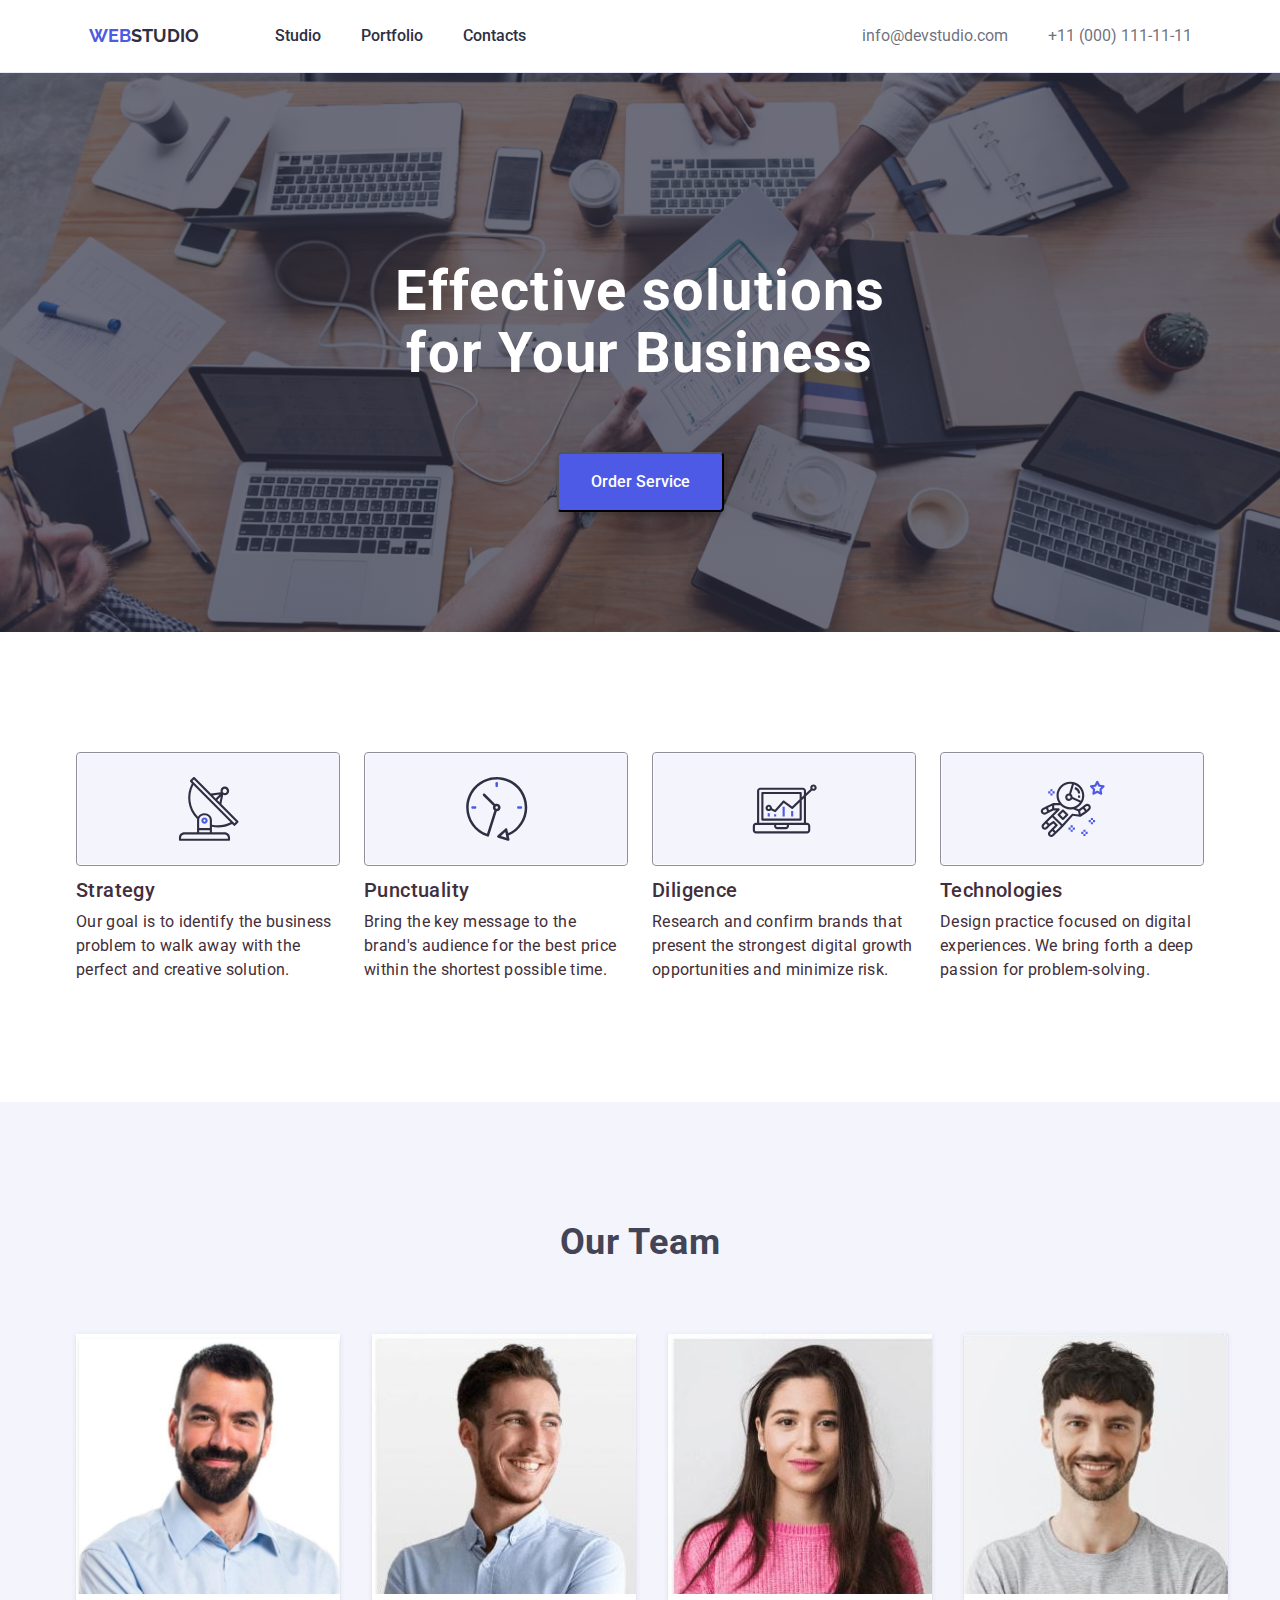
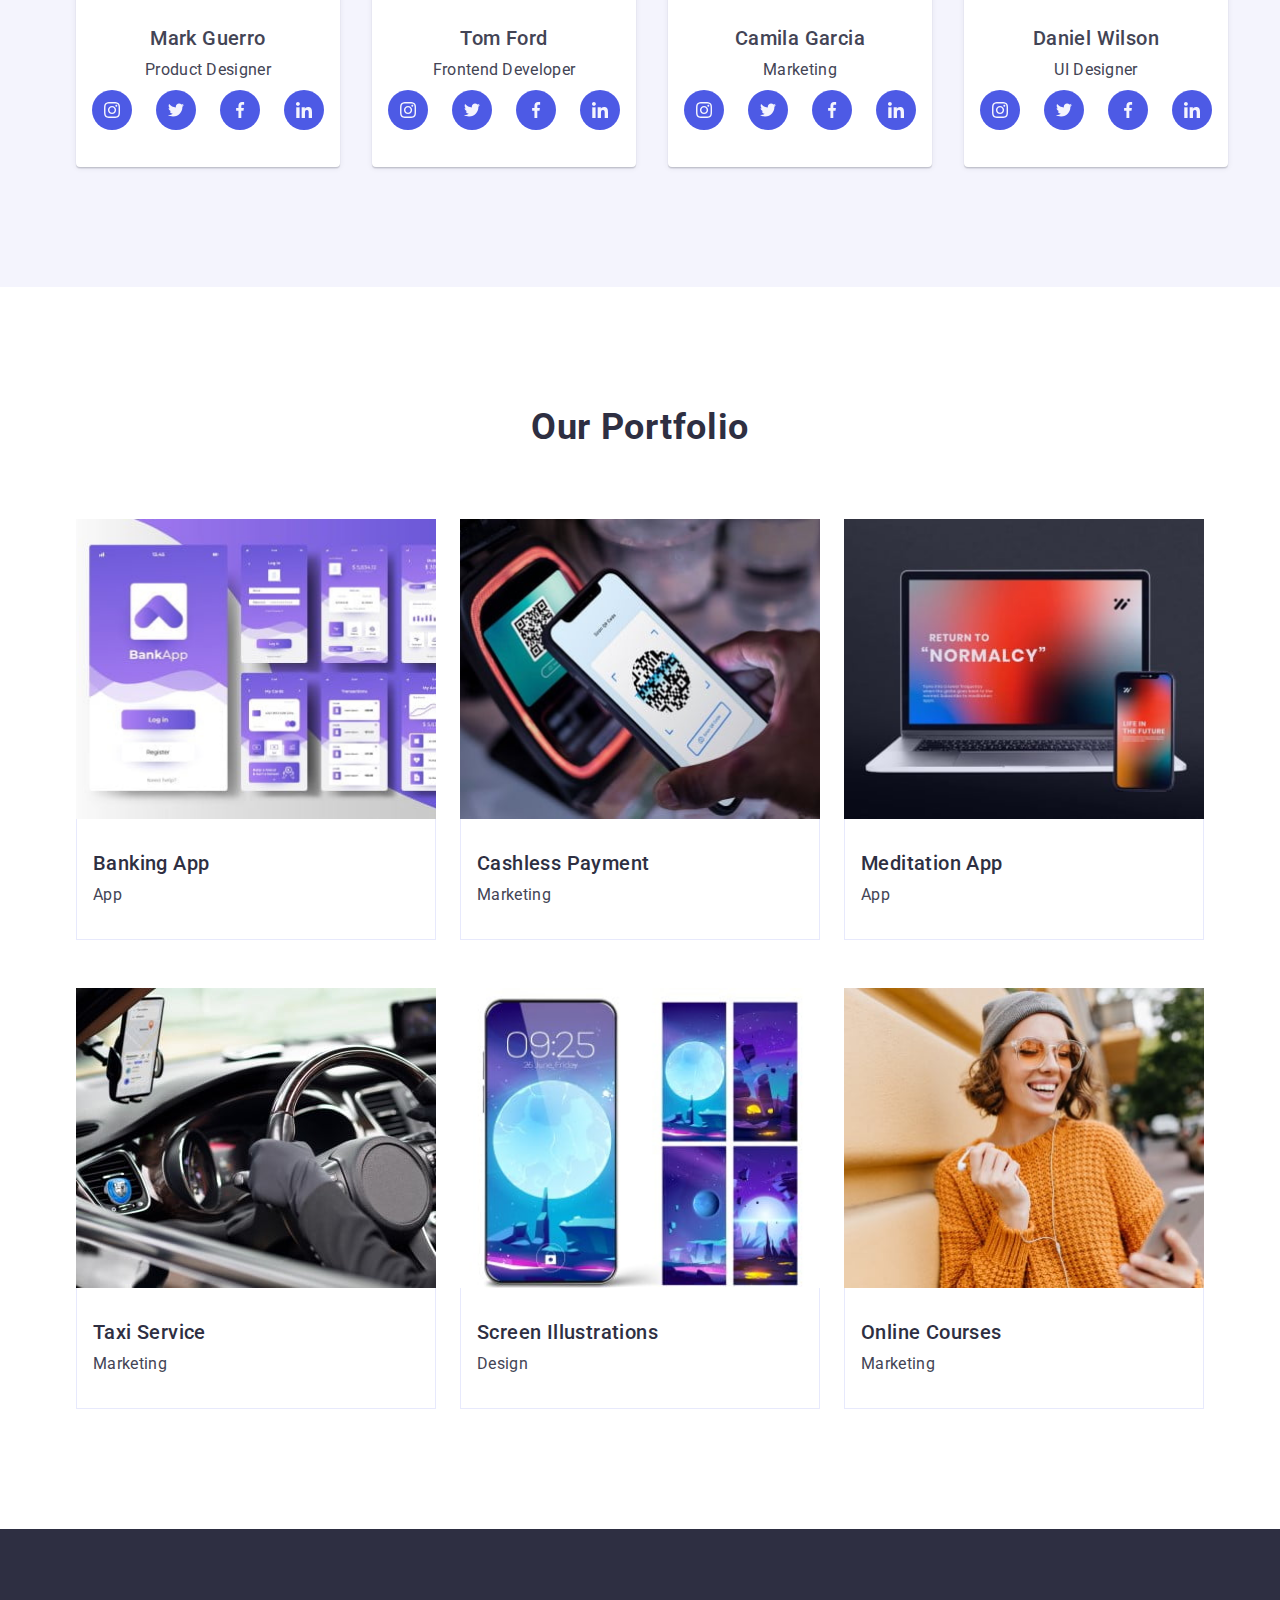
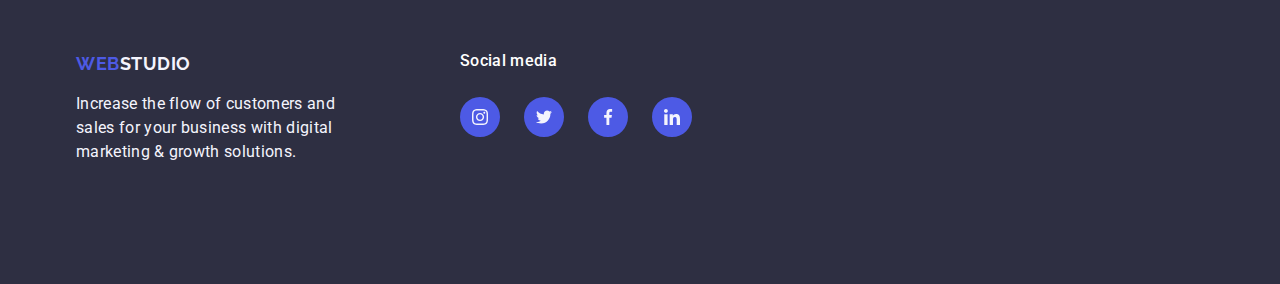
==== commit d2b16501: "amendments" ====
--- a/index.html
+++ b/index.html
@@ -51,7 +51,7 @@
                     <li>
                         <div class="feature-descr">
                             <svg class="iconfeat icon-strategy" viewBox="0 0 75 32">
-                                <use href="/images/icon/symbol-defs.svg#icon-strategy"></use>
+                                <use href="./images/icon/symbol-defs.svg#icon-strategy"></use>
                             </svg>
                         <h3>Strategy</h3> 
                             <p>Our goal is to identify the business problem to walk away with the perfect and creative solution.</p>
@@ -61,7 +61,7 @@
                     <li>
                         <div class="feature-descr">
                             <svg class="iconfeat icon-punctuality" viewBox="0 0 75 32">
-                                <use href="/images/icon/symbol-defs.svg#icon-punctuality"></use>
+                                <use href="./images/icon/symbol-defs.svg#icon-punctuality"></use>
                             </svg>
                         <h3>Punctuality</h3>
                             <p>Bring the key message to the brand's audience for the best price within the shortest possible time.</p>
@@ -71,7 +71,7 @@
                     <li>
                         <div class="feature-descr">
                             <svg class="iconfeat icon-diligence" viewBox="0 0 75 32">
-                                <use href="/images/icon/symbol-defs.svg#icon-diligence" ></use>
+                                <use href="./images/icon/symbol-defs.svg#icon-diligence" ></use>
                         </svg>
                             
                         <h3>Diligence</h3>
@@ -82,7 +82,7 @@
                     <li>
                         <div class="feature-descr">
                             <svg class="iconfeat icon-technology" viewBox="0 0 75 32">
-                                <use href="/images/icon/symbol-defs.svg#icon-technology"></use>
+                                <use href="./images/icon/symbol-defs.svg#icon-technology"></use>
                             </svg>
                         <h3>Technologies</h3>
                             <p>Design practice focused on digital experiences. We bring forth a deep passion for problem-solving.</p>
@@ -102,18 +102,34 @@
                         <div class="team-descr">
                             <h3>Mark Guerro</h3>
                             <p>Product Designer</p>
-                            <ul class="media-icon">
-                                <li><svg class="iconfeat icon-team" width="40" height="40" style="border: none;">
-                                    <use href="/images/icon/symbol-defs.svg#icon-instagram"></use></svg></li>
+                            <ul class="media-icon-team">
+                                <li><a href="https://www.instagram.com/" target="_blank">
+                                    <svg class="icon-team" width="40" height="40"
+                                    fill="currentColor"
+                                    xmlns="http://www.w3.org/2000/svg">
+                                    <use href="./images/icon/symbol-defs.svg#icon-instagram">
+                                    </use></svg></a></li>
                                         
-                                <li><svg class="iconfeat icon-team" width="40" height="40" style="border: none;">
-                                    <use href="/images/icon/symbol-defs.svg#icon-twitter"></use></svg></li>
-                                            
-                                <li><svg class="iconfeat icon-team" width="40" height="40" style="border: none;">
-                                    <use href="/images/icon/symbol-defs.svg#icon-facebook"></use></svg></li>
-                                            
-                                <li><svg class="iconfeat icon-team" width="40" height="40" style="border: none;">
-                                    <use href="/images/icon/symbol-defs.svg#icon-linkedin"></use></svg></li>
+                                <li><a href="https://x.com/" target="_blank">
+                                    <svg class="icon-team" width="40" height="40"
+                                    fill="currentColor"
+                                    xmlns="http://www.w3.org/2000/svg">
+                                    <use href="./images/icon/symbol-defs.svg#icon-twitter">                                        
+                                    </use></svg></a></li>
+                                            
+                                <li><a href="https://facebook.com/" target="_blank">
+                                    <svg class="icon-team" width="40" height="40"
+                                    fill="currentColor"
+                                    xmlns="http://www.w3.org/2000/svg">
+                                    <use href="./images/icon/symbol-defs.svg#icon-facebook">                                        
+                                    </use></svg></a></li>
+                                            
+                                <li><a href="https://linkedin.com/" target="_blank">
+                                    <svg class="icon-team" width="40" height="40"
+                                    fill="currentColor"
+                                    xmlns="http://www.w3.org/2000/svg">
+                                    <use href="./images/icon/symbol-defs.svg#icon-linkedin">                                        
+                                    </use></svg></a></li>
                             </ul>
                         </div>
                         </li>
@@ -124,18 +140,34 @@
                         <div class="team-descr">
                             <h3>Tom Ford</h3>
                             <p>Frontend Developer</p>
-                            <ul class="media-icon">
-                                <li><svg class="iconfeat icon-team" width="40" height="40" style="border: none;">
-                                    <use href="/images/icon/symbol-defs.svg#icon-instagram"></use></svg></li>
-                                            
-                                <li><svg class="iconfeat icon-team" width="40" height="40" style="border: none;">
-                                    <use href="/images/icon/symbol-defs.svg#icon-twitter"></use></svg></li>
-                                            
-                                <li><svg class="iconfeat icon-team" width="40" height="40" style="border: none;">
-                                    <use href="/images/icon/symbol-defs.svg#icon-facebook"></use></svg></li>
-                                            
-                                <li><svg class="iconfeat icon-team" width="40" height="40" style="border: none;">
-                                    <use href="/images/icon/symbol-defs.svg#icon-linkedin"></use></svg></li>
+                            <ul class="media-icon-team">
+                                <li><a href="https://www.instagram.com/" target="_blank">
+                                    <svg class="icon-team" width="40" height="40"
+                                    fill="currentColor"
+                                    xmlns="http://www.w3.org/2000/svg">
+                                    <use href="./images/icon/symbol-defs.svg#icon-instagram">
+                                    </use></svg></a></li>
+                                        
+                                <li><a href="https://x.com/" target="_blank">
+                                    <svg class="icon-team" width="40" height="40"
+                                    fill="currentColor"
+                                    xmlns="http://www.w3.org/2000/svg">
+                                    <use href="./images/icon/symbol-defs.svg#icon-twitter">                                        
+                                    </use></svg></a></li>
+                                            
+                                <li><a href="https://facebook.com/" target="_blank">
+                                    <svg class="icon-team" width="40" height="40"
+                                    fill="currentColor"
+                                    xmlns="http://www.w3.org/2000/svg">
+                                    <use href="./images/icon/symbol-defs.svg#icon-facebook">                                        
+                                    </use></svg></a></li>
+                                            
+                                <li><a href="https://linkedin.com/" target="_blank">
+                                    <svg class="icon-team" width="40" height="40"
+                                    fill="currentColor"
+                                    xmlns="http://www.w3.org/2000/svg">
+                                    <use href="./images/icon/symbol-defs.svg#icon-linkedin">                                        
+                                    </use></svg></a></li>
                             </ul>
                         </div>
                         </li>
@@ -146,18 +178,34 @@
                         <div class="team-descr">
                             <h3>Camila Garcia</h3>
                             <p>Marketing</p>
-                            <ul class="media-icon">
-                                <li><svg class="iconfeat icon-team" width="40" height="40" style="border: none;">
-                                    <use href="/images/icon/symbol-defs.svg#icon-instagram"></use></svg></li>
-                                            
-                                <li><svg class="iconfeat icon-team" width="40" height="40" style="border: none;">
-                                    <use href="/images/icon/symbol-defs.svg#icon-twitter"></use></svg></li>
-                                            
-                                <li><svg class="iconfeat icon-team" width="40" height="40" style="border: none;">
-                                    <use href="/images/icon/symbol-defs.svg#icon-facebook"></use></svg></li>
-                                            
-                                <li><svg class="iconfeat icon-team" width="40" height="40" style="border: none;">
-                                    <use href="/images/icon/symbol-defs.svg#icon-linkedin"></use></svg></li>
+                            <ul class="media-icon-team">
+                                <li><a href="https://www.instagram.com/" target="_blank">
+                                    <svg class="icon-team" width="40" height="40"
+                                    fill="currentColor"
+                                    xmlns="http://www.w3.org/2000/svg">
+                                    <use href="./images/icon/symbol-defs.svg#icon-instagram">
+                                    </use></svg></a></li>
+                                        
+                                <li><a href="https://x.com/" target="_blank">
+                                    <svg class="icon-team" width="40" height="40"
+                                    fill="currentColor"
+                                    xmlns="http://www.w3.org/2000/svg">
+                                    <use href="./images/icon/symbol-defs.svg#icon-twitter">                                        
+                                    </use></svg></a></li>
+                                            
+                                <li><a href="https://facebook.com/" target="_blank">
+                                    <svg class="icon-team" width="40" height="40"
+                                    fill="currentColor"
+                                    xmlns="http://www.w3.org/2000/svg">
+                                    <use href="./images/icon/symbol-defs.svg#icon-facebook">                                        
+                                    </use></svg></a></li>
+                                            
+                                <li><a href="https://linkedin.com/" target="_blank">
+                                    <svg class="icon-team" width="40" height="40"
+                                    fill="currentColor"
+                                    xmlns="http://www.w3.org/2000/svg">
+                                    <use href="./images/icon/symbol-defs.svg#icon-linkedin">                                        
+                                    </use></svg></a></li>
                             </ul>
                         </div>
                         </li>
@@ -168,18 +216,34 @@
                         <div class="team-descr">
                             <h3>Daniel Wilson</h3>
                             <p>UI Designer</p>
-                            <ul class="media-icon">
-                                <li><svg class="iconfeat icon-team" width="40" height="40" style="border: none;">
-                                    <use href="/images/icon/symbol-defs.svg#icon-instagram"></use></svg></li>
-                                            
-                                <li><svg class="iconfeat icon-team" width="40" height="40" style="border: none;">
-                                    <use href="/images/icon/symbol-defs.svg#icon-twitter"></use></svg></li>
-                                            
-                                <li><svg class="iconfeat icon-team" width="40" height="40" style="border: none;">
-                                    <use href="/images/icon/symbol-defs.svg#icon-facebook"></use></svg></li>
-                                            
-                                <li><svg class="iconfeat icon-team" width="40" height="40" style="border: none;">
-                                    <use href="/images/icon/symbol-defs.svg#icon-linkedin"></use></svg></li>
+                            <ul class="media-icon-team">
+                                <li><a href="https://www.instagram.com/" target="_blank">
+                                    <svg class="icon-team" width="40" height="40"
+                                    fill="currentColor"
+                                    xmlns="http://www.w3.org/2000/svg">
+                                    <use href="./images/icon/symbol-defs.svg#icon-instagram">
+                                    </use></svg></a></li>
+                                        
+                                <li><a href="https://x.com/" target="_blank">
+                                    <svg class="icon-team" width="40" height="40"
+                                    fill="none"
+                                    xmlns="http://www.w3.org/2000/svg">
+                                    <use xlink:href="./images/icon/symbol-defs.svg#icon-twitter">                                        
+                                    </use></svg></a></li>
+                                            
+                                <li><a href="https://facebook.com/" target="_blank">
+                                    <svg class="icon-team" width="40" height="40"
+                                    fill="currentColor"
+                                    xmlns="http://www.w3.org/2000/svg">
+                                    <use href="./images/icon/symbol-defs.svg#icon-facebook">                                        
+                                    </use></svg></a></li>
+                                            
+                                <li><a href="https://linkedin.com/" target="_blank">
+                                    <svg class="icon-team" width="40" height="40"
+                                    fill="currentColor"
+                                    xmlns="http://www.w3.org/2000/svg">
+                                    <use href="./images/icon/symbol-defs.svg#icon-linkedin">                                        
+                                    </use></svg></a></li>
                             </ul>
                         </div>
                         </li>   
@@ -294,18 +358,26 @@
 
                 <div class="media-footer">
                 <p class ="subtitle-footer">Social media</p>
-                <ul class="media-icon">
-                    <li><svg class="iconfoot icon-foot" width="40" height="40" style="border: none;">
-                    <use href="/images/icon/symbol-defs.svg#icon-instagram"></use></svg></li>
+                <ul class="media-icon-foot">
+                    <li><a href="https://instagram.com/" target="_blank">
+                        <svg class="icon-foot" width="40" height="40" style="border: none;">
+                    <use href="./images/icon/symbol-defs.svg#icon-instagram">                        
+                    </use></svg></a></li>
                     
-                    <li><svg class="iconfoot icon-foot" width="40" height="40" style="border: none;">
-                    <use href="/images/icon/symbol-defs.svg#icon-twitter"></use></svg></li>
+                    <li><a href="https://x.com/" target="_blank">
+                        <svg class="icon-foot" width="40" height="40" style="border: none;">
+                    <use href="./images/icon/symbol-defs.svg#icon-twitter">
+                    </use></svg></a></li>
                     
-                    <li><svg class="iconfoot icon-foot" width="40" height="40" style="border: none;">
-                    <use href="/images/icon/symbol-defs.svg#icon-facebook"></use></svg></li>
-                    
-                    <li><svg class="iconfoot icon-foot" width="40" height="40" style="border: none;">
-                    <use href="/images/icon/symbol-defs.svg#icon-linkedin"></use></svg></li>
+                    <li><a href="https://facebook.com/" target="_blank">
+                        <svg class="icon-foot" width="40" height="40" style="border: none;">
+                    <use href="./images/icon/symbol-defs.svg#icon-facebook">
+                    </use></svg></a></li>
+
+                    <li><a href="https://linkedin.com/" target="_blank">
+                        <svg class="icon-foot" width="40" height="40" style="border: none;">
+                    <use href="./images/icon/symbol-defs.svg#icon-linkedin">
+                    </use></svg></a></li>
                 </ul>
                 </div>
             </div>
--- a/css/styles.css
+++ b/css/styles.css
@@ -62,7 +62,6 @@
 
 .main-header{
     border-bottom: 1px solid rgba(231, 233, 252, 1);
-    padding: 24px;
 }
 
         /* WebLogo */
@@ -87,14 +86,16 @@
     color: rgba(46, 47, 66, 1);
     font-weight: 500;
     line-height: 1.5;
-    
-    
-}
-
-    .head-nav-menu > li:nth-child(1){
+}
+
+.head-nav-menu > li{
+    padding: 24px 0; 
+}
+
+    .head-nav-menu > li:hover{
         color: rgba(77, 90, 229, 1);}
 
-    .head-nav-menu > li:hover:nth-child(1)::after{
+    .head-nav-menu > li:active:nth-child(1)::after{
         display: block;
         content: "";
         background-color: #404bbf;
@@ -102,48 +103,28 @@
         height: 4px;
         margin-top: -4px;
         position: relative;
-        bottom: -24px;
-        
-        
-    }   
-    
-    .head-nav-menu > li:hover:nth-child(2)::after{
-        display: block;
-        content: "";
-        background-color: #404bbf;
-        border-radius: 2px;
-        height: 4px;
-        margin-top: -4px;
-        position: relative;
-        bottom: -24px;
+        bottom: -24px;  
     } 
-
-    .head-nav-menu > li:hover:nth-child(3)::after{
-        display: block;
-        content: "";
-        background-color: #404bbf;
-        border-radius: 2px;
-        height: 4px;
-        margin-top: -4px;
-        position: relative;
-        bottom: -24px;
-
-    }
 
 .header-contacts {
     color: rgba(46, 47, 66, 0.7);
     line-height: 1.5;
     margin-left: 260px;
+
 }
 
 .contact-list{
     display: flex;
-    gap: 40px;
-    
-}
+    gap: 40px;   
+}
+
+.contact-list > li{
+    padding: 24px 0;
+}
+
 
     .contact-list :hover,
-    .contact-list :focus {color: rgba(229, 77, 204, 1);}
+    .contact-list :focus {color: rgba(64, 75, 191, 1);}
 
 
                         /* FIRST MAIN SECTION (hero) - button & title */
@@ -190,8 +171,9 @@
 }
 
     button:hover,
-    button:focus {color: rgba(46, 47, 66, 1);
-        background-color: orange;}
+    button:focus {color: rgba(255, 255, 255, 1);
+        background: rgba(64, 75, 191, 1);
+        box-shadow: 0px 4px 4px 0px rgba(0, 0, 0, 0.15);}
 
 
                            /* MAIN SECTION FEATURE */
@@ -286,7 +268,7 @@
     letter-spacing: 0.02em;
 }
 
-.media-icon {
+.media-icon-team {
     display: flex;
     width: 232px;
     gap: 24px;
@@ -295,6 +277,9 @@
     cursor: pointer;
 }
 
+.icon-team:hover {
+    --color2: #404BBF;
+}
 /* MAIN SECTION PORTFOLIO */
 
 
@@ -371,7 +356,7 @@
     color: rgba(244, 244, 253, 1);
     padding: 40px 32px;
     width: 100%;
-    height: 300px;
+    height: 50%;
     right: 0; left: 0;
     position: absolute;
     overflow: hidden;
@@ -429,15 +414,20 @@
     margin-bottom: 16px;
 }
 
-.media-icon {
+.media-icon-foot{
+    display: flex;
+    flex-direction: row;
+    width: 232px;
+    gap: 24px;
+    margin: 0 auto;
+    padding-top: 8px;
     cursor: pointer;
 }
 
-
-
-
-
-
-
-
-
+.icon-foot:hover {
+    --color2: rgba(49, 208, 170, 1);
+}
+
+
+
+
